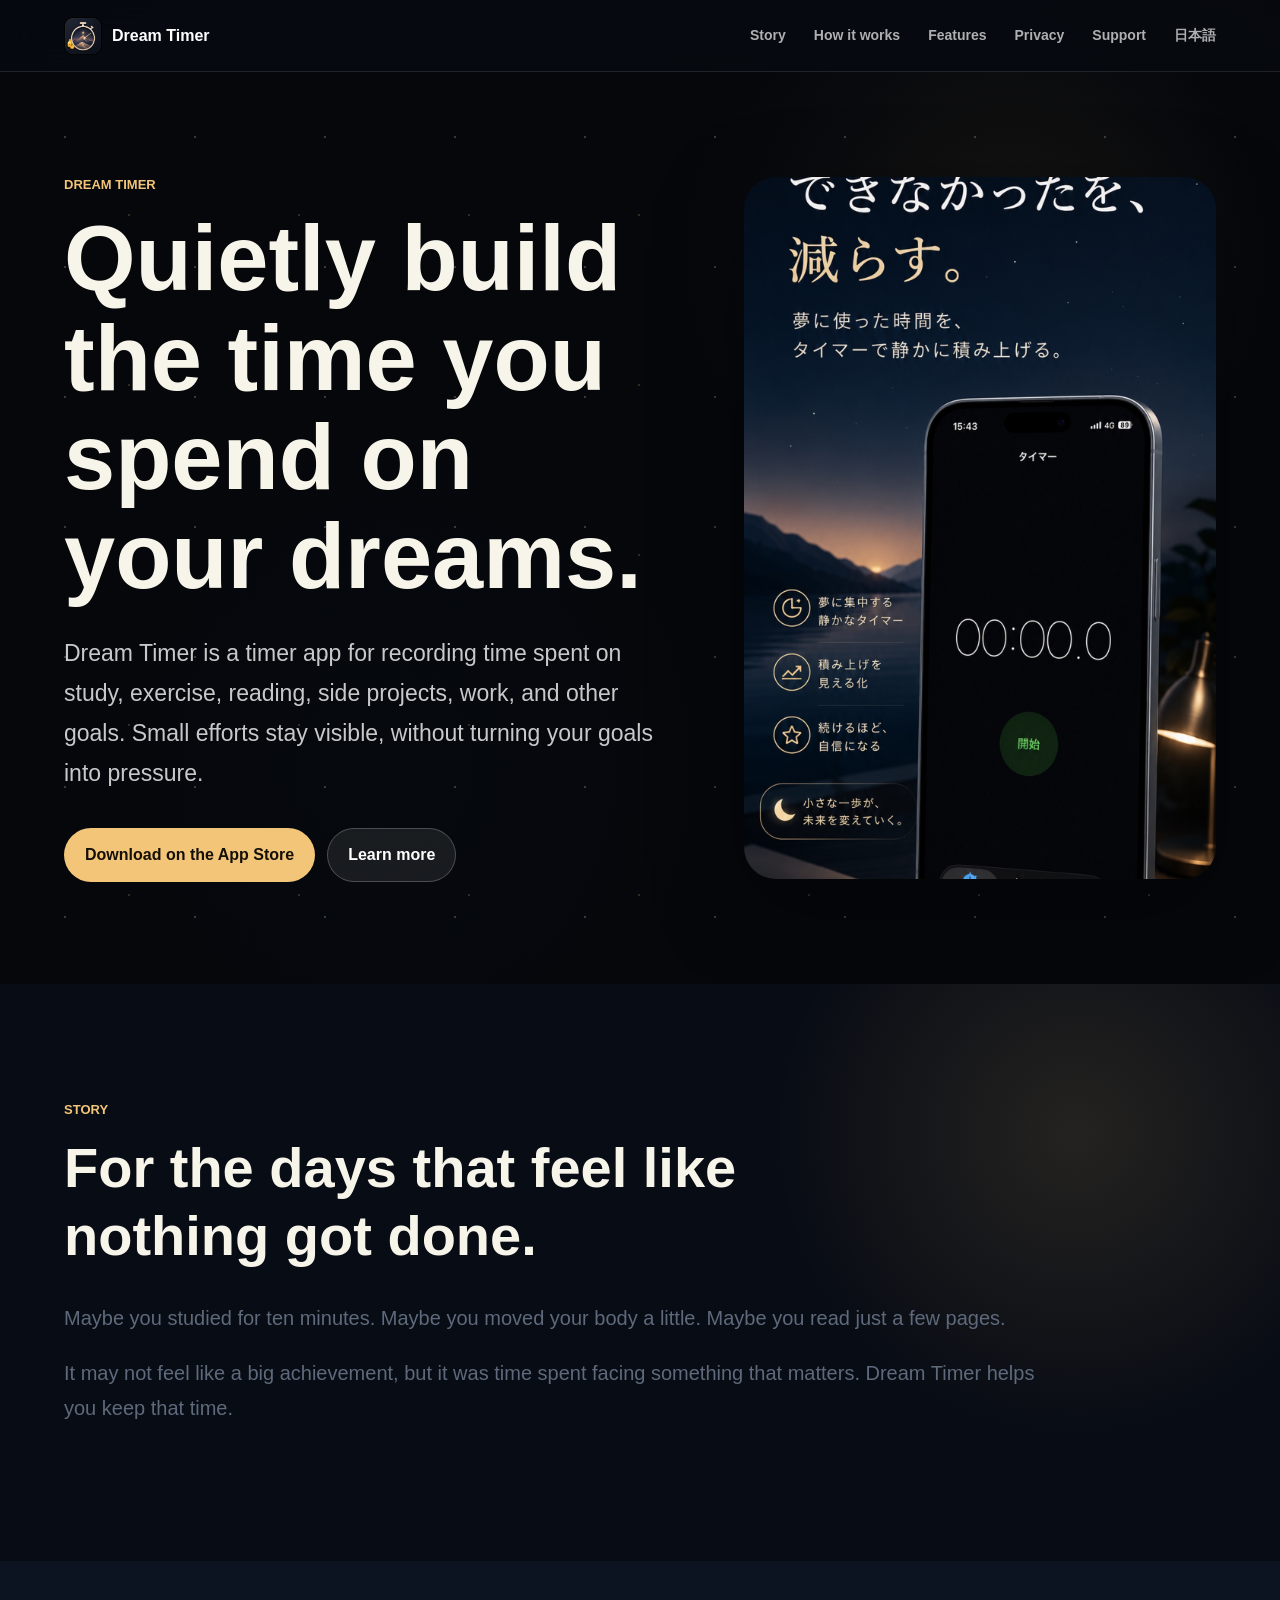
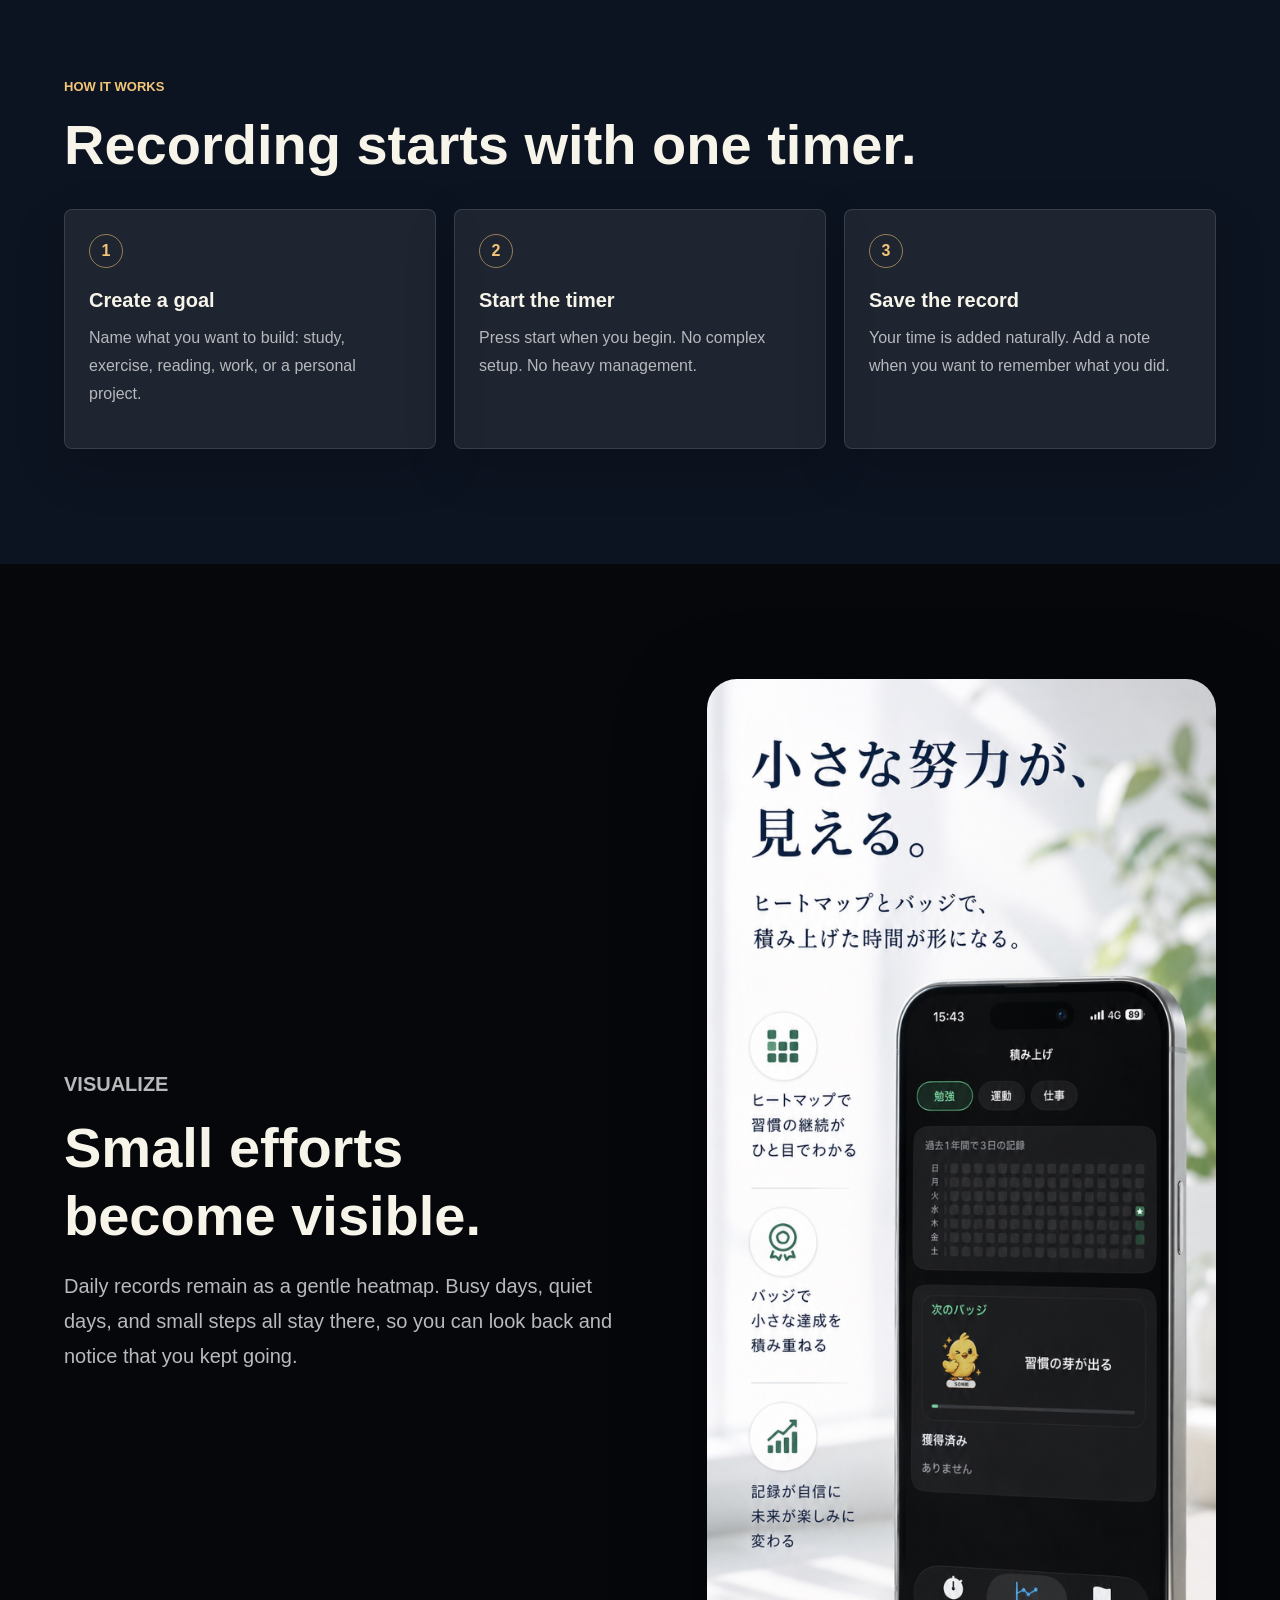
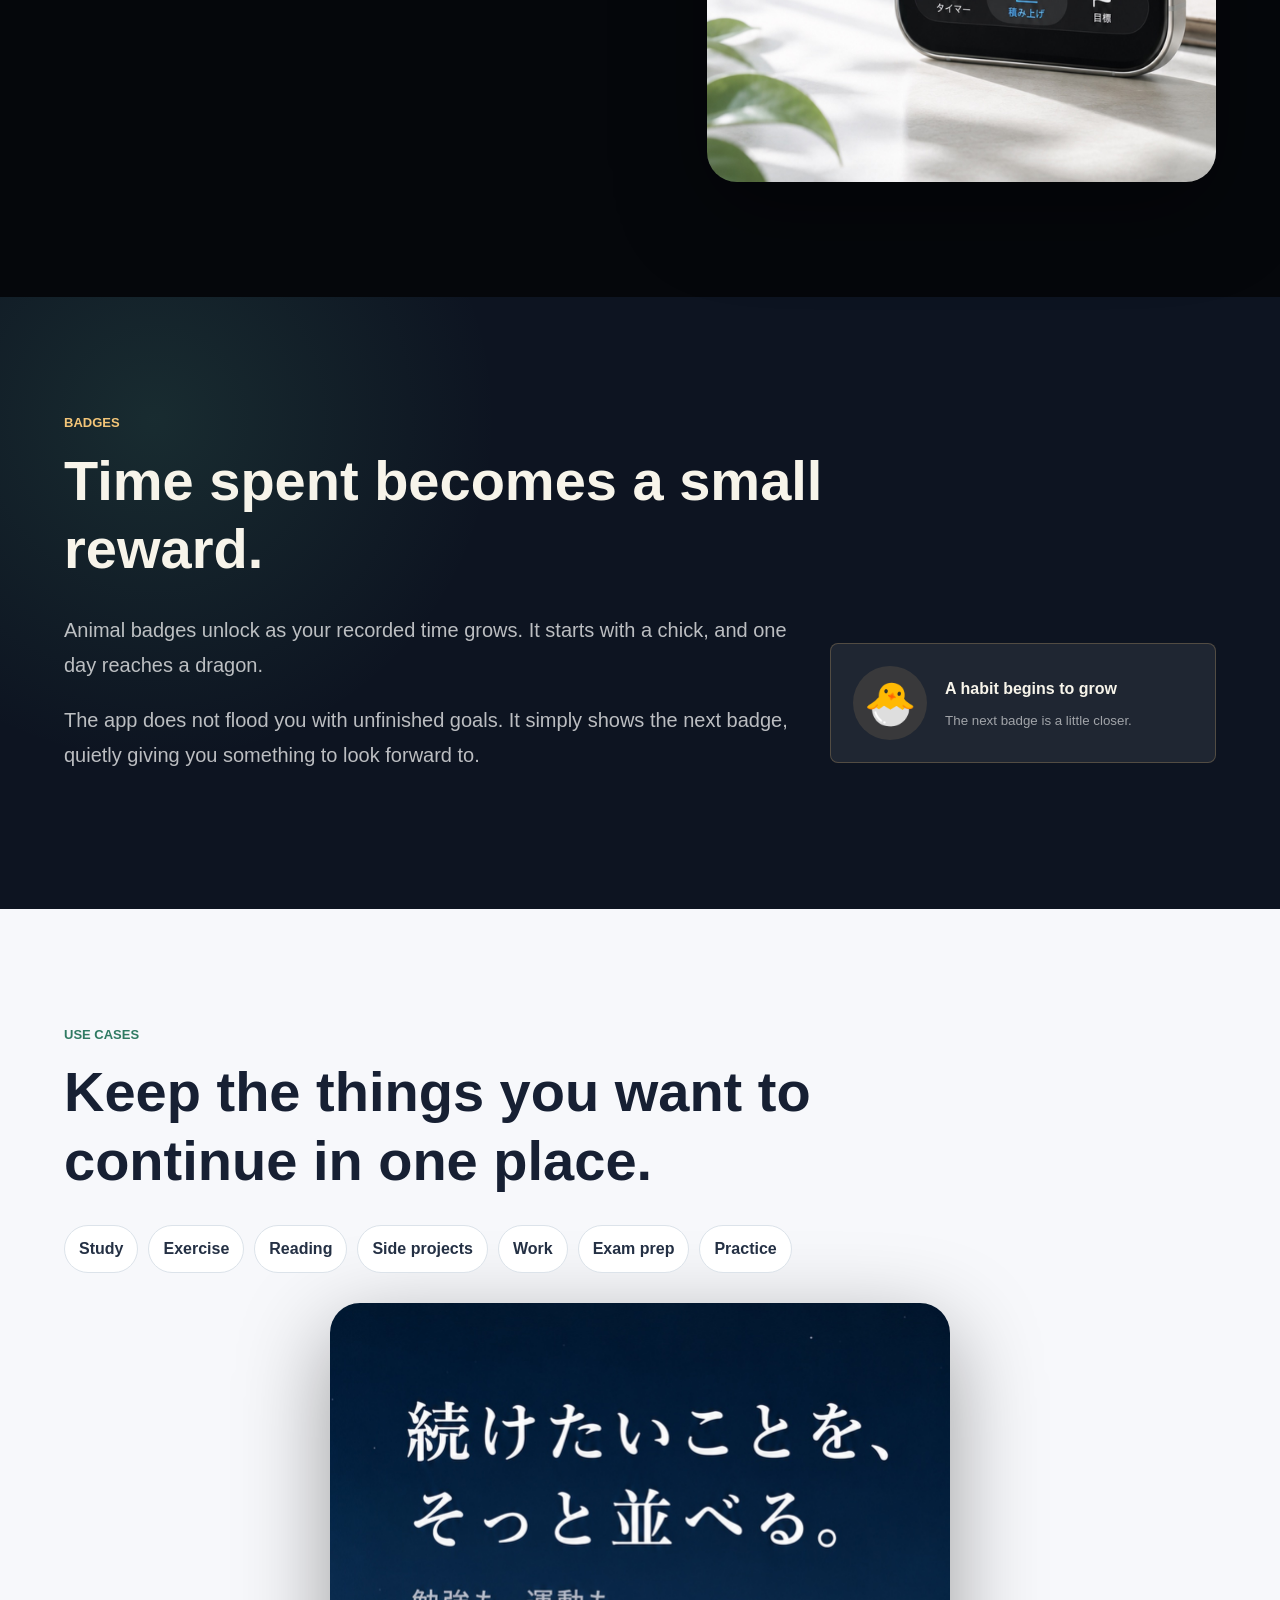
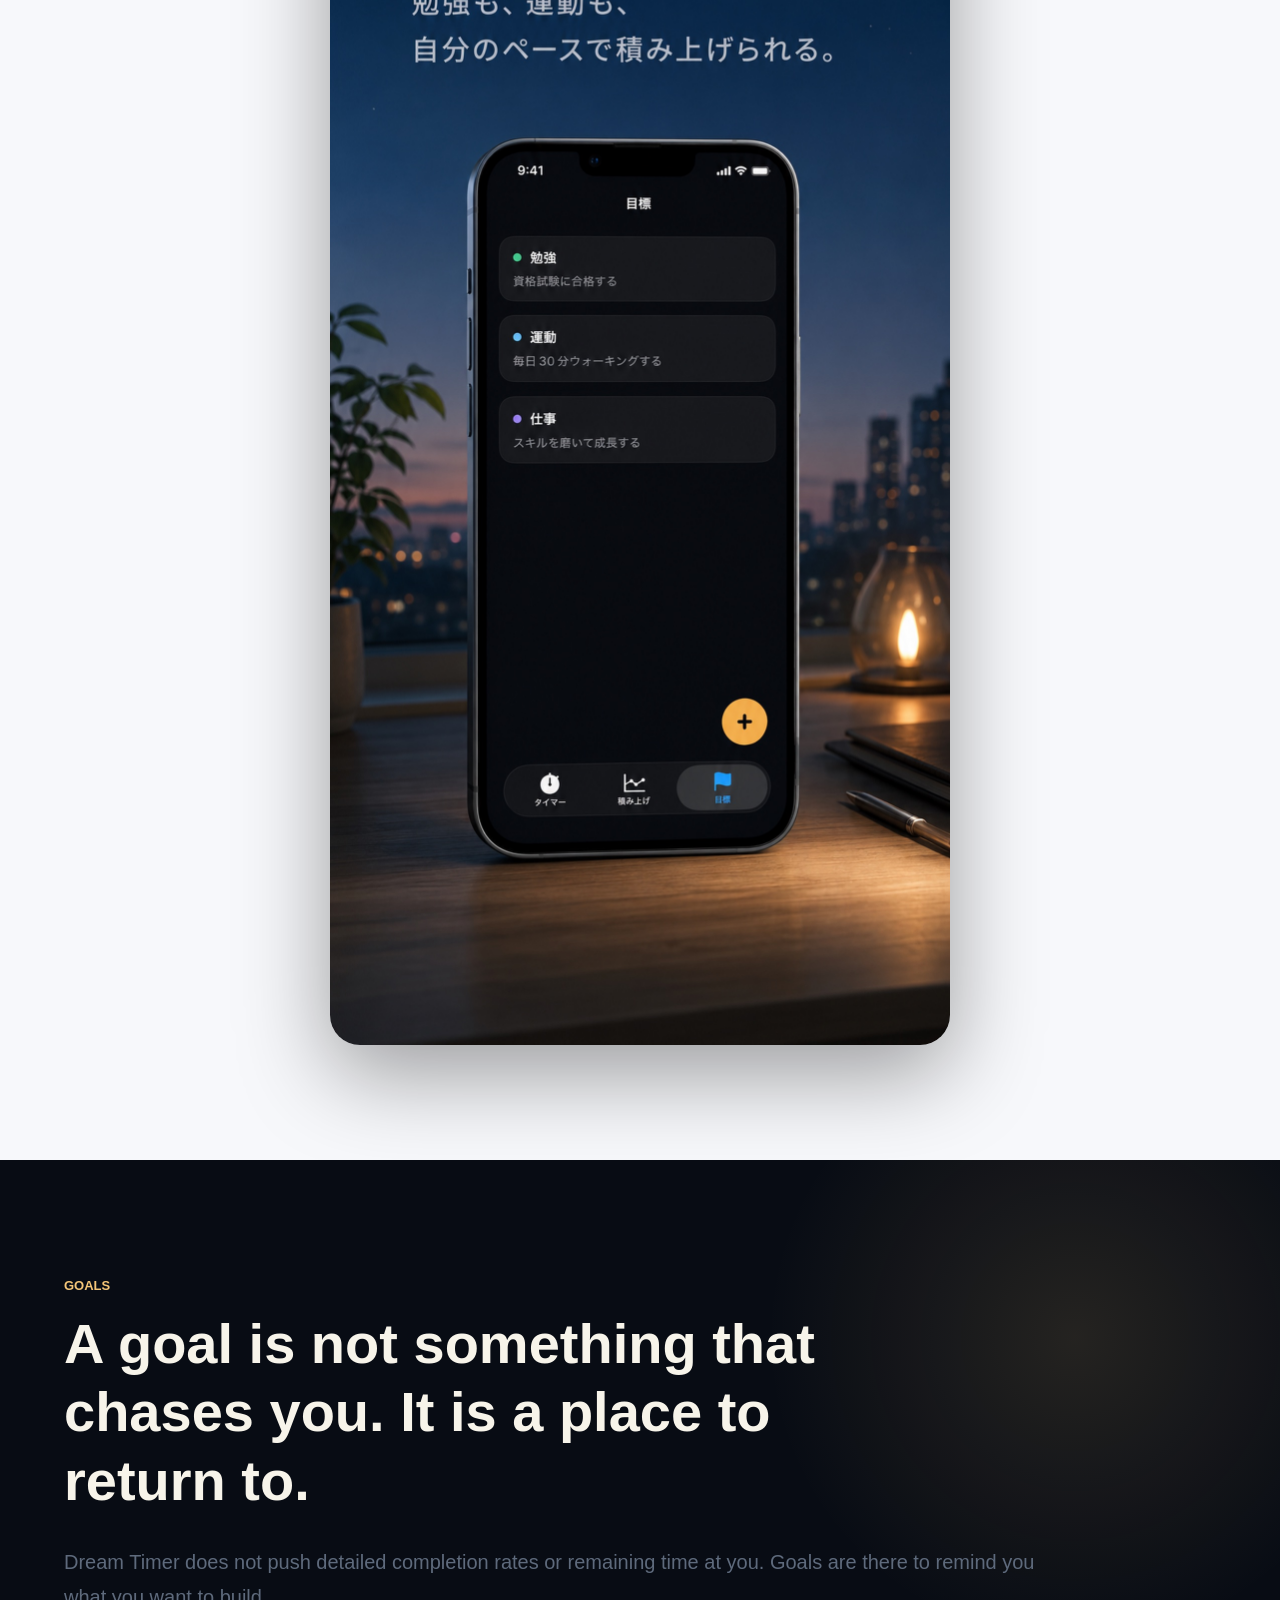
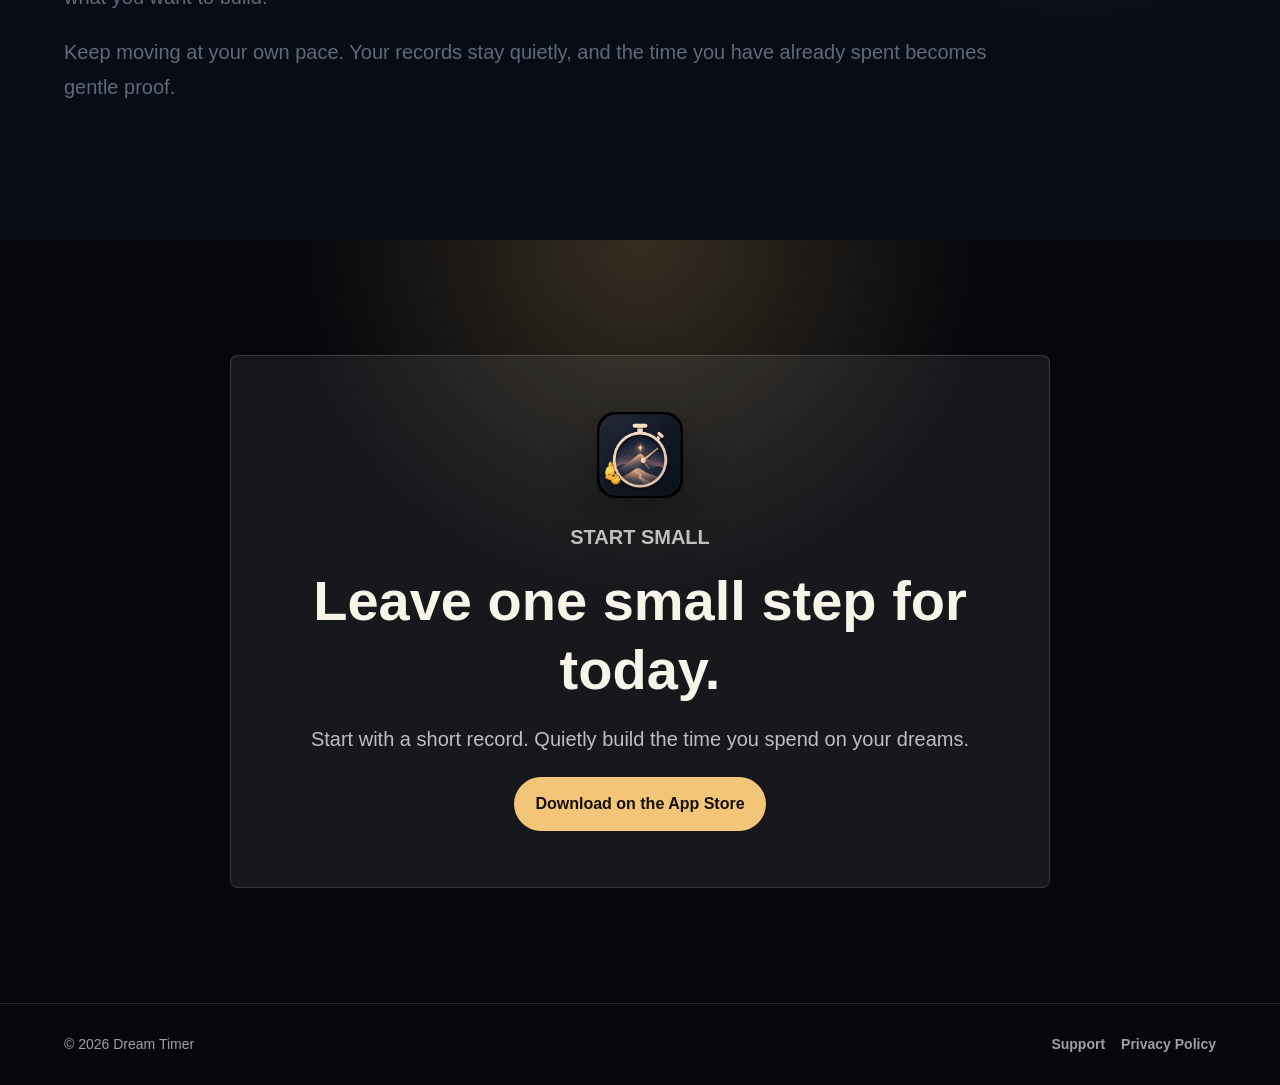
==== en.html @ 12a365ce "Add English marketing page and App Store link" ====
<!doctype html>
<html lang="en">
  <head>
    <meta charset="utf-8">
    <meta name="viewport" content="width=device-width, initial-scale=1">
    <title>Dream Timer | Quietly Build Time Toward Your Dreams</title>
    <meta
      name="description"
      content="Dream Timer is an iOS timer app for recording time spent on goals such as study, exercise, reading, side projects, and work."
    >
    <meta property="og:title" content="Dream Timer">
    <meta
      property="og:description"
      content="Reduce the feeling that you did nothing today. Quietly record the time you spend on your dreams."
    >
    <meta property="og:type" content="website">
    <link rel="alternate" hreflang="ja" href="index.html">
    <link rel="icon" href="assets/marketing/icon.png">
    <link rel="apple-touch-icon" href="assets/marketing/icon.png">
    <link rel="stylesheet" href="styles.css">
  </head>
  <body class="marketing-page">
    <header class="site-header dark-header" aria-label="Site header">
      <a class="brand" href="en.html" aria-label="Dream Timer home">
        <img class="brand-icon" src="assets/marketing/icon.png" alt="">
        <span>Dream Timer</span>
      </a>
      <nav class="nav" aria-label="Primary navigation">
        <a href="#story">Story</a>
        <a href="#how">How it works</a>
        <a href="#features">Features</a>
        <a href="privacy.html">Privacy</a>
        <a href="support.html">Support</a>
        <a href="index.html">日本語</a>
      </nav>
    </header>

    <main>
      <section class="hero dream-hero">
        <div class="hero-copy">
          <p class="eyebrow">Dream Timer</p>
          <h1>Quietly build the time you spend on your dreams.</h1>
          <p class="lead">
            Dream Timer is a timer app for recording time spent on study, exercise,
            reading, side projects, work, and other goals. Small efforts stay visible,
            without turning your goals into pressure.
          </p>
          <div class="actions">
            <a class="button primary" href="https://apps.apple.com/app/id6766383177">Download on the App Store</a>
            <a class="button secondary" href="#story">Learn more</a>
          </div>
        </div>
        <div class="hero-media" aria-label="Dream Timer app screen">
          <img src="assets/marketing/hero.jpg" alt="Dream Timer timer screen">
        </div>
      </section>

      <section id="story" class="section quiet-section">
        <div class="section-heading narrow-heading">
          <p class="eyebrow">Story</p>
          <h2>For the days that feel like nothing got done.</h2>
        </div>
        <div class="copy-block wide-copy">
          <p>
            Maybe you studied for ten minutes. Maybe you moved your body a little.
            Maybe you read just a few pages.
          </p>
          <p>
            It may not feel like a big achievement, but it was time spent facing
            something that matters. Dream Timer helps you keep that time.
          </p>
        </div>
      </section>

      <section id="how" class="section step-section">
        <div class="section-heading">
          <p class="eyebrow">How it works</p>
          <h2>Recording starts with one timer.</h2>
        </div>
        <div class="step-grid">
          <article class="step-card">
            <span>1</span>
            <h3>Create a goal</h3>
            <p>Name what you want to build: study, exercise, reading, work, or a personal project.</p>
          </article>
          <article class="step-card">
            <span>2</span>
            <h3>Start the timer</h3>
            <p>Press start when you begin. No complex setup. No heavy management.</p>
          </article>
          <article class="step-card">
            <span>3</span>
            <h3>Save the record</h3>
            <p>Your time is added naturally. Add a note when you want to remember what you did.</p>
          </article>
        </div>
      </section>

      <section id="features" class="section showcase-section">
        <div class="showcase-copy">
          <p class="eyebrow">Visualize</p>
          <h2>Small efforts become visible.</h2>
          <p>
            Daily records remain as a gentle heatmap. Busy days, quiet days, and
            small steps all stay there, so you can look back and notice that you kept going.
          </p>
        </div>
        <div class="showcase-image">
          <img src="assets/marketing/heatmap-badges.jpg" alt="Heatmap and badge screen">
        </div>
      </section>

      <section class="section badge-section">
        <div class="section-heading">
          <p class="eyebrow">Badges</p>
          <h2>Time spent becomes a small reward.</h2>
        </div>
        <div class="badge-layout">
          <div class="badge-copy">
            <p>
              Animal badges unlock as your recorded time grows. It starts with a chick,
              and one day reaches a dragon.
            </p>
            <p>
              The app does not flood you with unfinished goals. It simply shows the next
              badge, quietly giving you something to look forward to.
            </p>
          </div>
          <div class="badge-card" aria-label="Badge example">
            <span class="badge-emoji">🐣</span>
            <div>
              <strong>A habit begins to grow</strong>
              <small>The next badge is a little closer.</small>
            </div>
          </div>
        </div>
      </section>

      <section class="section usecase-section">
        <div class="section-heading">
          <p class="eyebrow">Use cases</p>
          <h2>Keep the things you want to continue in one place.</h2>
        </div>
        <div class="usecase-list" aria-label="Use cases">
          <span>Study</span>
          <span>Exercise</span>
          <span>Reading</span>
          <span>Side projects</span>
          <span>Work</span>
          <span>Exam prep</span>
          <span>Practice</span>
        </div>
        <div class="usecase-image">
          <img src="assets/marketing/goals.jpg" alt="Goal list screen">
        </div>
      </section>

      <section class="section goal-section">
        <div class="section-heading narrow-heading">
          <p class="eyebrow">Goals</p>
          <h2>A goal is not something that chases you. It is a place to return to.</h2>
        </div>
        <div class="copy-block wide-copy">
          <p>
            Dream Timer does not push detailed completion rates or remaining time at you.
            Goals are there to remind you what you want to build.
          </p>
          <p>
            Keep moving at your own pace. Your records stay quietly, and the time you
            have already spent becomes gentle proof.
          </p>
        </div>
      </section>

      <section id="download" class="section final-cta">
        <div class="final-card">
          <img class="final-icon" src="assets/marketing/icon.png" alt="">
          <p class="eyebrow">Start small</p>
          <h2>Leave one small step for today.</h2>
          <p>
            Start with a short record. Quietly build the time you spend on your dreams.
          </p>
          <a class="button primary" href="https://apps.apple.com/app/id6766383177" aria-label="Download Dream Timer on the App Store">
            Download on the App Store
          </a>
        </div>
      </section>
    </main>

    <footer class="site-footer dark-footer">
      <span>&copy; 2026 Dream Timer</span>
      <div class="footer-links">
        <a href="support.html">Support</a>
        <a href="privacy.html">Privacy Policy</a>
      </div>
    </footer>
  </body>
</html>
---- styles.css ----
:root {
  color-scheme: light;
  --ink: #f7f4ea;
  --ink-dark: #172033;
  --muted: #b9bdc7;
  --muted-dark: #5e6a7c;
  --line: rgba(255, 255, 255, 0.12);
  --line-light: #dce3ea;
  --paper: #f7f8fb;
  --night: #05070b;
  --night-soft: #0b1320;
  --panel: rgba(255, 255, 255, 0.07);
  --panel-light: #ffffff;
  --gold: #f3c578;
  --blue: #37a8ff;
  --green: #6bd7a0;
  --shadow: 0 28px 90px rgba(0, 0, 0, 0.38);
}

* {
  box-sizing: border-box;
}

html {
  scroll-behavior: smooth;
}

body {
  margin: 0;
  background: var(--paper);
  color: var(--ink-dark);
  font-family: -apple-system, BlinkMacSystemFont, "Hiragino Sans", "Yu Gothic", "YuGothic", "Segoe UI", sans-serif;
  line-height: 1.75;
}

a {
  color: inherit;
}

img {
  max-width: 100%;
}

.marketing-page {
  background:
    radial-gradient(circle at 18% 8%, rgba(55, 168, 255, 0.16), transparent 28%),
    radial-gradient(circle at 80% 18%, rgba(243, 197, 120, 0.16), transparent 26%),
    var(--night);
  color: var(--ink);
}

.site-header {
  align-items: center;
  background: rgba(247, 248, 251, 0.9);
  backdrop-filter: blur(18px);
  border-bottom: 1px solid rgba(220, 227, 234, 0.9);
  display: flex;
  justify-content: space-between;
  min-height: 72px;
  padding: 14px clamp(20px, 5vw, 64px);
  position: sticky;
  top: 0;
  z-index: 10;
}

.dark-header {
  background: rgba(5, 7, 11, 0.82);
  border-bottom-color: rgba(255, 255, 255, 0.1);
  color: #fff;
}

.brand {
  align-items: center;
  display: inline-flex;
  font-weight: 700;
  gap: 10px;
  text-decoration: none;
}

.brand-icon {
  aspect-ratio: 1;
  border-radius: 9px;
  width: 38px;
}

.brand-icon {
  display: block;
  object-fit: cover;
}

.nav {
  align-items: center;
  display: flex;
  gap: clamp(12px, 3vw, 28px);
  font-size: 14px;
}

.nav a {
  color: var(--muted-dark);
  font-weight: 600;
  text-decoration: none;
}

.dark-header .nav a {
  color: rgba(255, 255, 255, 0.68);
}

.nav a:hover,
.nav a[aria-current="page"],
.dark-header .nav a:hover,
.dark-header .nav a[aria-current="page"] {
  color: currentColor;
}

.hero {
  align-items: center;
  display: grid;
  gap: clamp(32px, 7vw, 92px);
  grid-template-columns: minmax(0, 0.9fr) minmax(300px, 0.72fr);
  min-height: calc(100vh - 72px);
  overflow: hidden;
  padding: clamp(56px, 8vw, 104px) clamp(20px, 5vw, 64px);
}

.dream-hero {
  background:
    linear-gradient(90deg, rgba(5, 7, 11, 0.98) 0%, rgba(5, 7, 11, 0.86) 54%, rgba(5, 7, 11, 0.5) 100%),
    radial-gradient(circle at 76% 20%, rgba(243, 197, 120, 0.22), transparent 24%),
    radial-gradient(circle at 26% 76%, rgba(55, 168, 255, 0.14), transparent 32%),
    var(--night);
  position: relative;
}

.dream-hero::before {
  background-image:
    radial-gradient(circle, rgba(255, 255, 255, 0.82) 0 1px, transparent 1.6px),
    radial-gradient(circle, rgba(243, 197, 120, 0.78) 0 1px, transparent 1.4px);
  background-position: 0 0, 44px 58px;
  background-size: 130px 130px, 170px 170px;
  content: "";
  inset: 0;
  opacity: 0.24;
  pointer-events: none;
  position: absolute;
}

.hero-copy {
  max-width: 760px;
  position: relative;
  z-index: 1;
}

.eyebrow {
  color: var(--gold);
  font-size: 13px;
  font-weight: 800;
  letter-spacing: 0;
  margin: 0 0 12px;
  text-transform: uppercase;
}

h1,
h2,
h3,
p {
  margin-top: 0;
}

h1 {
  font-size: clamp(46px, 8vw, 92px);
  line-height: 1.08;
  margin-bottom: 26px;
}

h2 {
  font-size: clamp(30px, 5vw, 56px);
  line-height: 1.22;
  margin-bottom: 18px;
}

h3 {
  font-size: 20px;
  line-height: 1.4;
  margin-bottom: 10px;
}

.lead {
  color: rgba(255, 255, 255, 0.78);
  font-size: clamp(18px, 2.3vw, 23px);
  max-width: 720px;
}

.actions {
  display: flex;
  flex-wrap: wrap;
  gap: 12px;
  margin-top: 34px;
}

.button {
  align-items: center;
  border: 1px solid transparent;
  border-radius: 999px;
  display: inline-flex;
  font-weight: 800;
  justify-content: center;
  min-height: 50px;
  padding: 12px 20px;
  text-decoration: none;
}

.button.primary {
  background: var(--gold);
  color: #151007;
}

.button.secondary {
  background: rgba(255, 255, 255, 0.08);
  border-color: rgba(255, 255, 255, 0.22);
  color: #fff;
}

.hero-media {
  position: relative;
  z-index: 1;
}

.hero-media img {
  border-radius: 32px;
  box-shadow: var(--shadow);
  display: block;
  max-height: min(78vh, 820px);
  object-fit: cover;
  width: 100%;
}

.section {
  padding: clamp(64px, 9vw, 116px) clamp(20px, 5vw, 64px);
}

.section-heading {
  margin-bottom: 30px;
  max-width: 860px;
}

.narrow-heading {
  max-width: 760px;
}

.quiet-section,
.goal-section {
  background:
    radial-gradient(circle at 84% 26%, rgba(243, 197, 120, 0.12), transparent 26%),
    #080c14;
}

.copy-block {
  max-width: 780px;
}

.wide-copy {
  max-width: 980px;
}

.copy-block p,
.badge-copy p,
.showcase-copy p,
.final-card p {
  color: rgba(255, 255, 255, 0.72);
  font-size: clamp(17px, 2vw, 20px);
}

.step-section {
  background: #0d1421;
}

.step-grid,
.feature-grid {
  display: grid;
  gap: 18px;
  grid-template-columns: repeat(3, minmax(0, 1fr));
}

.step-card,
.feature-card,
.support-panel {
  background: var(--panel);
  border: 1px solid var(--line);
  border-radius: 8px;
  box-shadow: 0 18px 50px rgba(0, 0, 0, 0.18);
  padding: 24px;
}

.step-card span {
  align-items: center;
  border: 1px solid rgba(243, 197, 120, 0.56);
  border-radius: 999px;
  color: var(--gold);
  display: inline-flex;
  font-weight: 900;
  height: 34px;
  justify-content: center;
  margin-bottom: 18px;
  width: 34px;
}

.step-card p,
.feature-card p {
  color: rgba(255, 255, 255, 0.68);
}

.showcase-section {
  align-items: center;
  background:
    linear-gradient(90deg, rgba(5, 7, 11, 0.92), rgba(5, 7, 11, 0.72)),
    #05070b;
  display: grid;
  gap: clamp(32px, 6vw, 88px);
  grid-template-columns: minmax(0, 0.8fr) minmax(300px, 0.72fr);
}

.showcase-copy {
  max-width: 640px;
}

.showcase-image img,
.usecase-image img {
  border-radius: 30px;
  box-shadow: var(--shadow);
  display: block;
  width: 100%;
}

.badge-section {
  background:
    radial-gradient(circle at 12% 20%, rgba(107, 215, 160, 0.12), transparent 28%),
    #0d1421;
}

.badge-layout {
  align-items: center;
  display: grid;
  gap: 24px;
  grid-template-columns: minmax(0, 1fr) minmax(260px, 0.52fr);
}

.badge-card {
  align-items: center;
  background: rgba(255, 255, 255, 0.08);
  border: 1px solid rgba(243, 197, 120, 0.24);
  border-radius: 8px;
  display: flex;
  gap: 18px;
  padding: 22px;
}

.badge-emoji {
  align-items: center;
  background: rgba(243, 197, 120, 0.12);
  border-radius: 999px;
  display: inline-flex;
  font-size: 42px;
  height: 74px;
  justify-content: center;
  width: 74px;
}

.badge-card strong,
.badge-card small {
  display: block;
}

.badge-card small {
  color: rgba(255, 255, 255, 0.58);
  margin-top: 6px;
}

.usecase-section {
  background: #f7f8fb;
  color: var(--ink-dark);
}

.usecase-section .eyebrow {
  color: #2f7a62;
}

.usecase-list {
  display: flex;
  flex-wrap: wrap;
  gap: 10px;
  margin-bottom: 30px;
}

.usecase-list span {
  background: #fff;
  border: 1px solid var(--line-light);
  border-radius: 999px;
  color: #243044;
  font-weight: 800;
  padding: 9px 14px;
}

.usecase-image {
  margin: 0 auto;
  max-width: 620px;
}

.final-cta {
  background:
    radial-gradient(circle at 50% 0%, rgba(243, 197, 120, 0.2), transparent 35%),
    var(--night);
  display: flex;
  justify-content: center;
}

.final-card {
  align-items: center;
  background: rgba(255, 255, 255, 0.07);
  border: 1px solid rgba(255, 255, 255, 0.14);
  border-radius: 8px;
  display: flex;
  flex-direction: column;
  max-width: 820px;
  padding: clamp(28px, 6vw, 56px);
  text-align: center;
}

.final-icon {
  border-radius: 18px;
  box-shadow: 0 18px 50px rgba(0, 0, 0, 0.3);
  margin-bottom: 22px;
  width: 86px;
}

.final-card small {
  color: rgba(255, 255, 255, 0.48);
  margin-top: 14px;
}

.text-link {
  color: #243b67;
  font-weight: 700;
  text-decoration-thickness: 2px;
  text-underline-offset: 4px;
}

.marketing-page .text-link {
  color: var(--gold);
}

.split {
  align-items: start;
  border-top: 1px solid var(--line-light);
  display: grid;
  gap: 28px;
  grid-template-columns: minmax(220px, 0.75fr) minmax(0, 1.25fr);
}

.support-hero {
  background: linear-gradient(135deg, #fff, #edf5f2);
  border-bottom: 1px solid var(--line-light);
  padding: clamp(56px, 9vw, 104px) clamp(20px, 5vw, 64px);
}

.support-hero h1 {
  font-size: clamp(44px, 7vw, 76px);
}

.support-hero .lead,
.support-panel p,
.copy-block p,
.legal-panel p {
  color: var(--muted-dark);
}

.support-layout {
  align-items: start;
  display: grid;
  gap: 18px;
  grid-template-columns: repeat(2, minmax(0, 1fr));
}

.support-panel {
  background: var(--panel-light);
  border-color: var(--line-light);
  box-shadow: 0 10px 28px rgba(31, 45, 72, 0.06);
}

.legal-layout {
  display: flex;
  justify-content: center;
}

.legal-panel {
  background: var(--panel-light);
  border: 1px solid var(--line-light);
  border-radius: 8px;
  box-shadow: 0 10px 28px rgba(31, 45, 72, 0.06);
  max-width: 920px;
  padding: clamp(24px, 5vw, 48px);
}

.legal-panel h2 {
  font-size: clamp(22px, 3vw, 30px);
  margin: 36px 0 10px;
}

.legal-panel h2:first-child {
  margin-top: 0;
}

.policy-date {
  border-top: 1px solid var(--line-light);
  margin: 36px 0 0;
  padding-top: 20px;
}

details {
  border-top: 1px solid var(--line-light);
  padding: 16px 0;
}

details:last-child {
  border-bottom: 1px solid var(--line-light);
}

summary {
  cursor: pointer;
  font-weight: 700;
}

summary + p {
  margin: 10px 0 0;
}

.note {
  font-size: 13px;
  margin: 16px 0 0;
}

.site-footer {
  align-items: center;
  border-top: 1px solid var(--line-light);
  color: var(--muted-dark);
  display: flex;
  font-size: 14px;
  justify-content: space-between;
  padding: 28px clamp(20px, 5vw, 64px);
}

.dark-footer {
  background: #05070b;
  border-top-color: rgba(255, 255, 255, 0.12);
  color: rgba(255, 255, 255, 0.62);
}

.site-footer a {
  font-weight: 700;
  text-decoration: none;
}

.footer-links {
  display: flex;
  flex-wrap: wrap;
  gap: 16px;
}

@media (max-width: 920px) {
  .hero,
  .showcase-section,
  .badge-layout,
  .step-grid,
  .feature-grid,
  .split,
  .support-layout {
    grid-template-columns: 1fr;
  }

  .hero {
    min-height: auto;
  }

  .hero-media {
    margin: 0 auto;
    max-width: 480px;
  }

  .showcase-image,
  .usecase-image {
    margin: 0 auto;
    max-width: 520px;
  }
}

@media (max-width: 640px) {
  .site-header,
  .site-footer {
    align-items: flex-start;
    flex-direction: column;
    gap: 14px;
  }

  .nav {
    flex-wrap: wrap;
  }

  h1 {
    font-size: clamp(42px, 13vw, 62px);
  }

  .button {
    width: 100%;
  }

  .hero-media img,
  .showcase-image img,
  .usecase-image img {
    border-radius: 22px;
  }

  .badge-card {
    align-items: flex-start;
    flex-direction: column;
  }
}
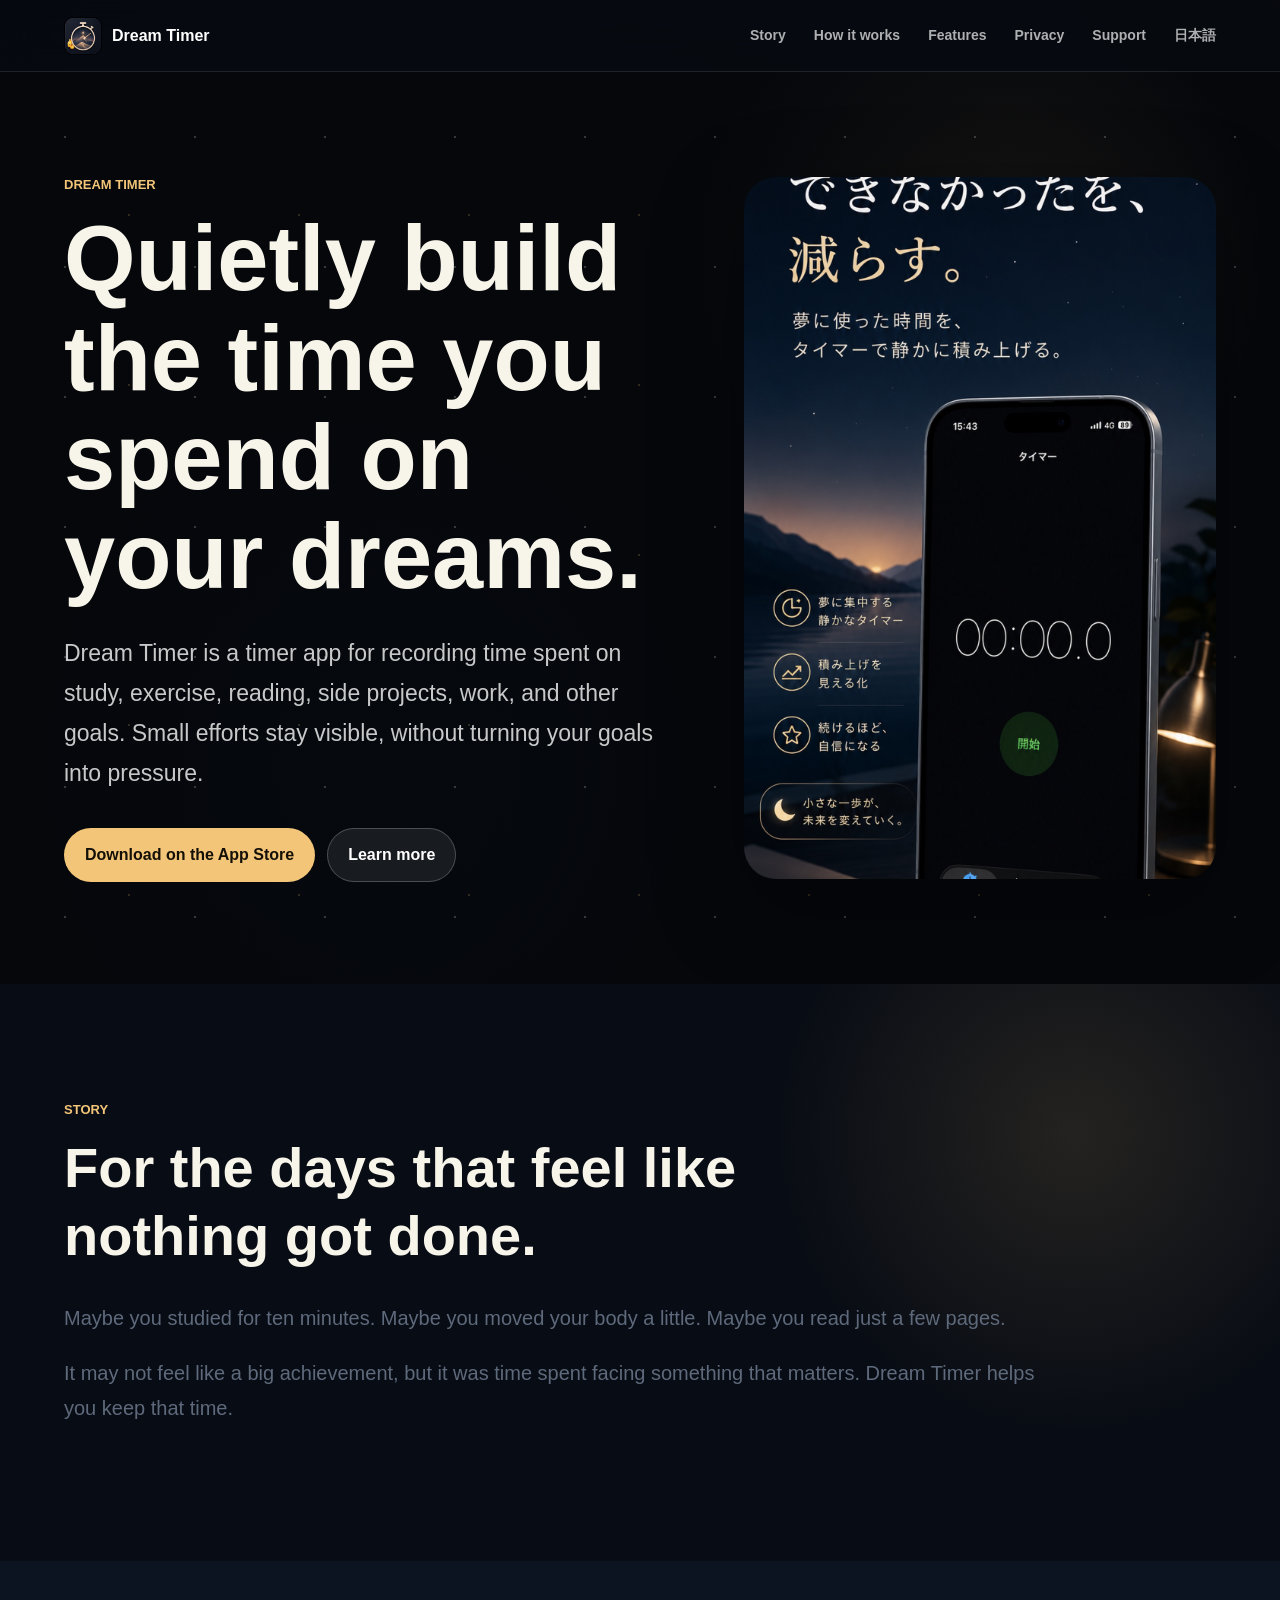
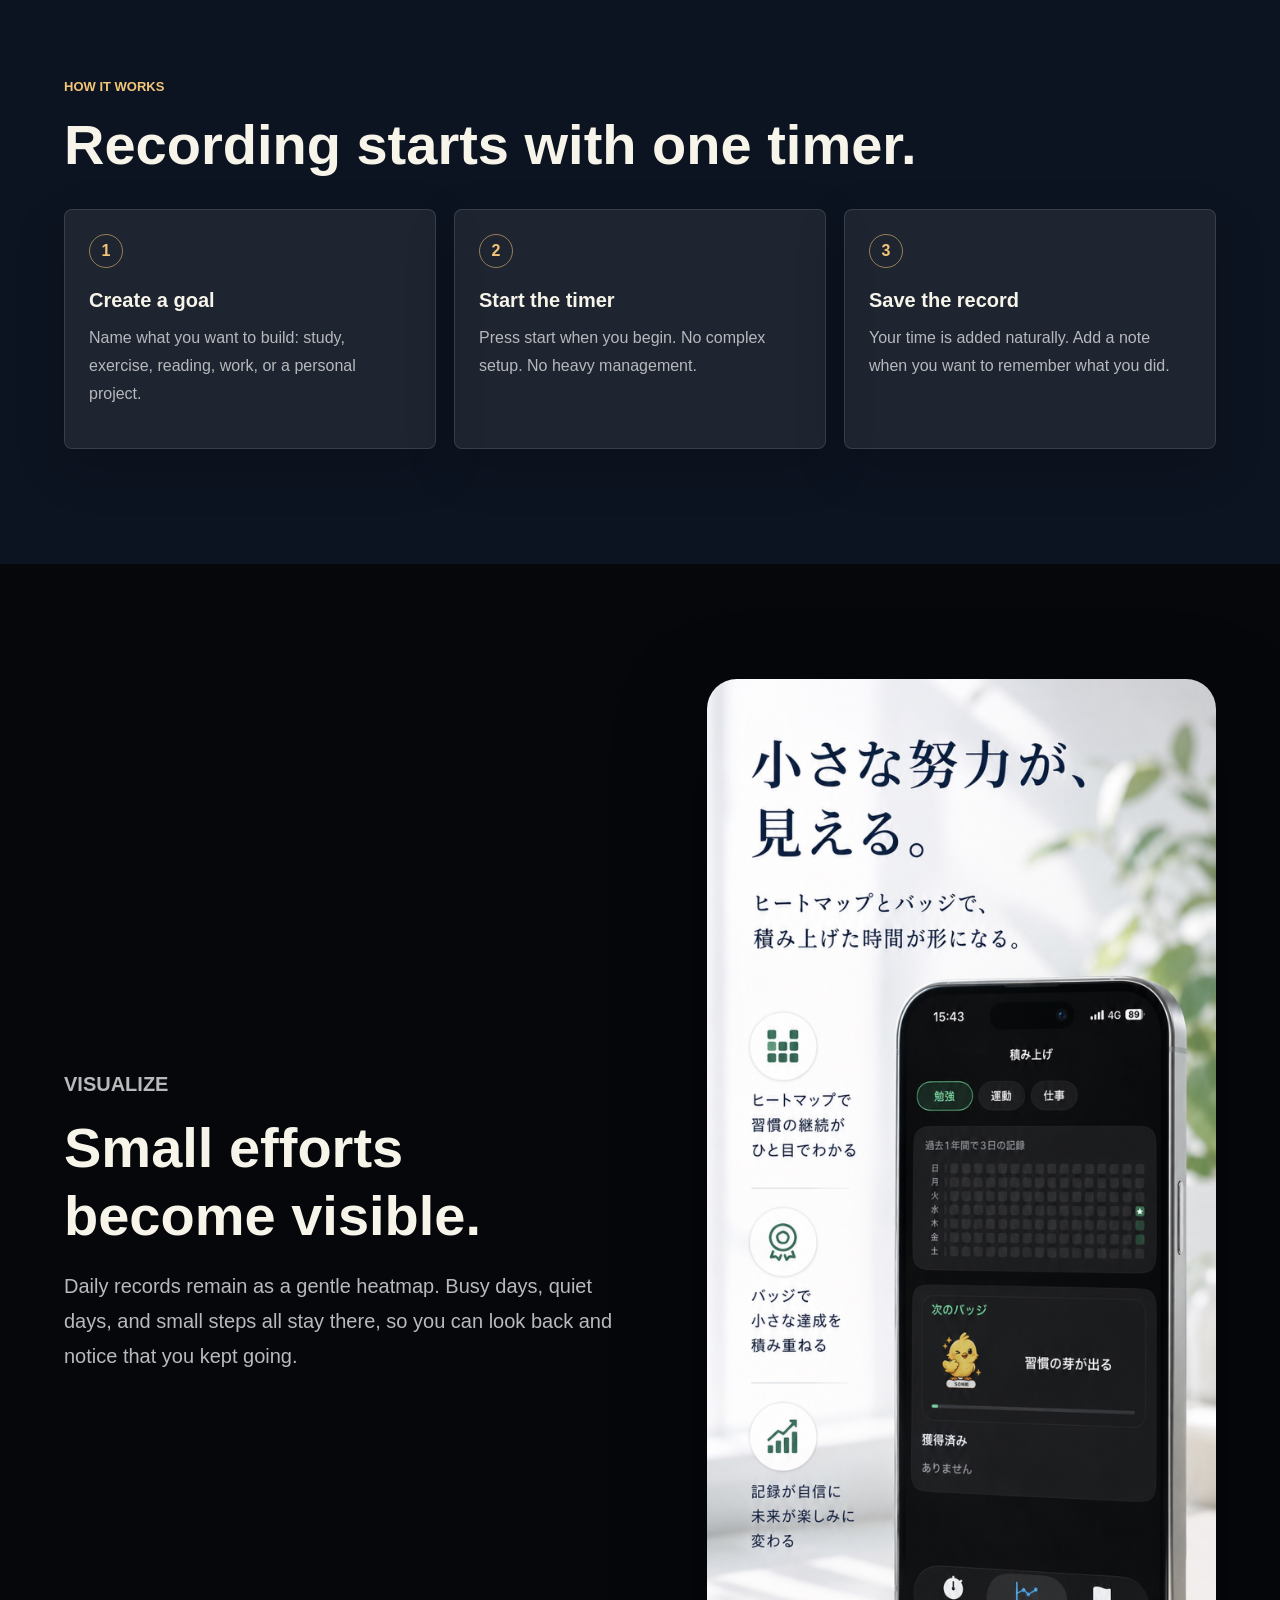
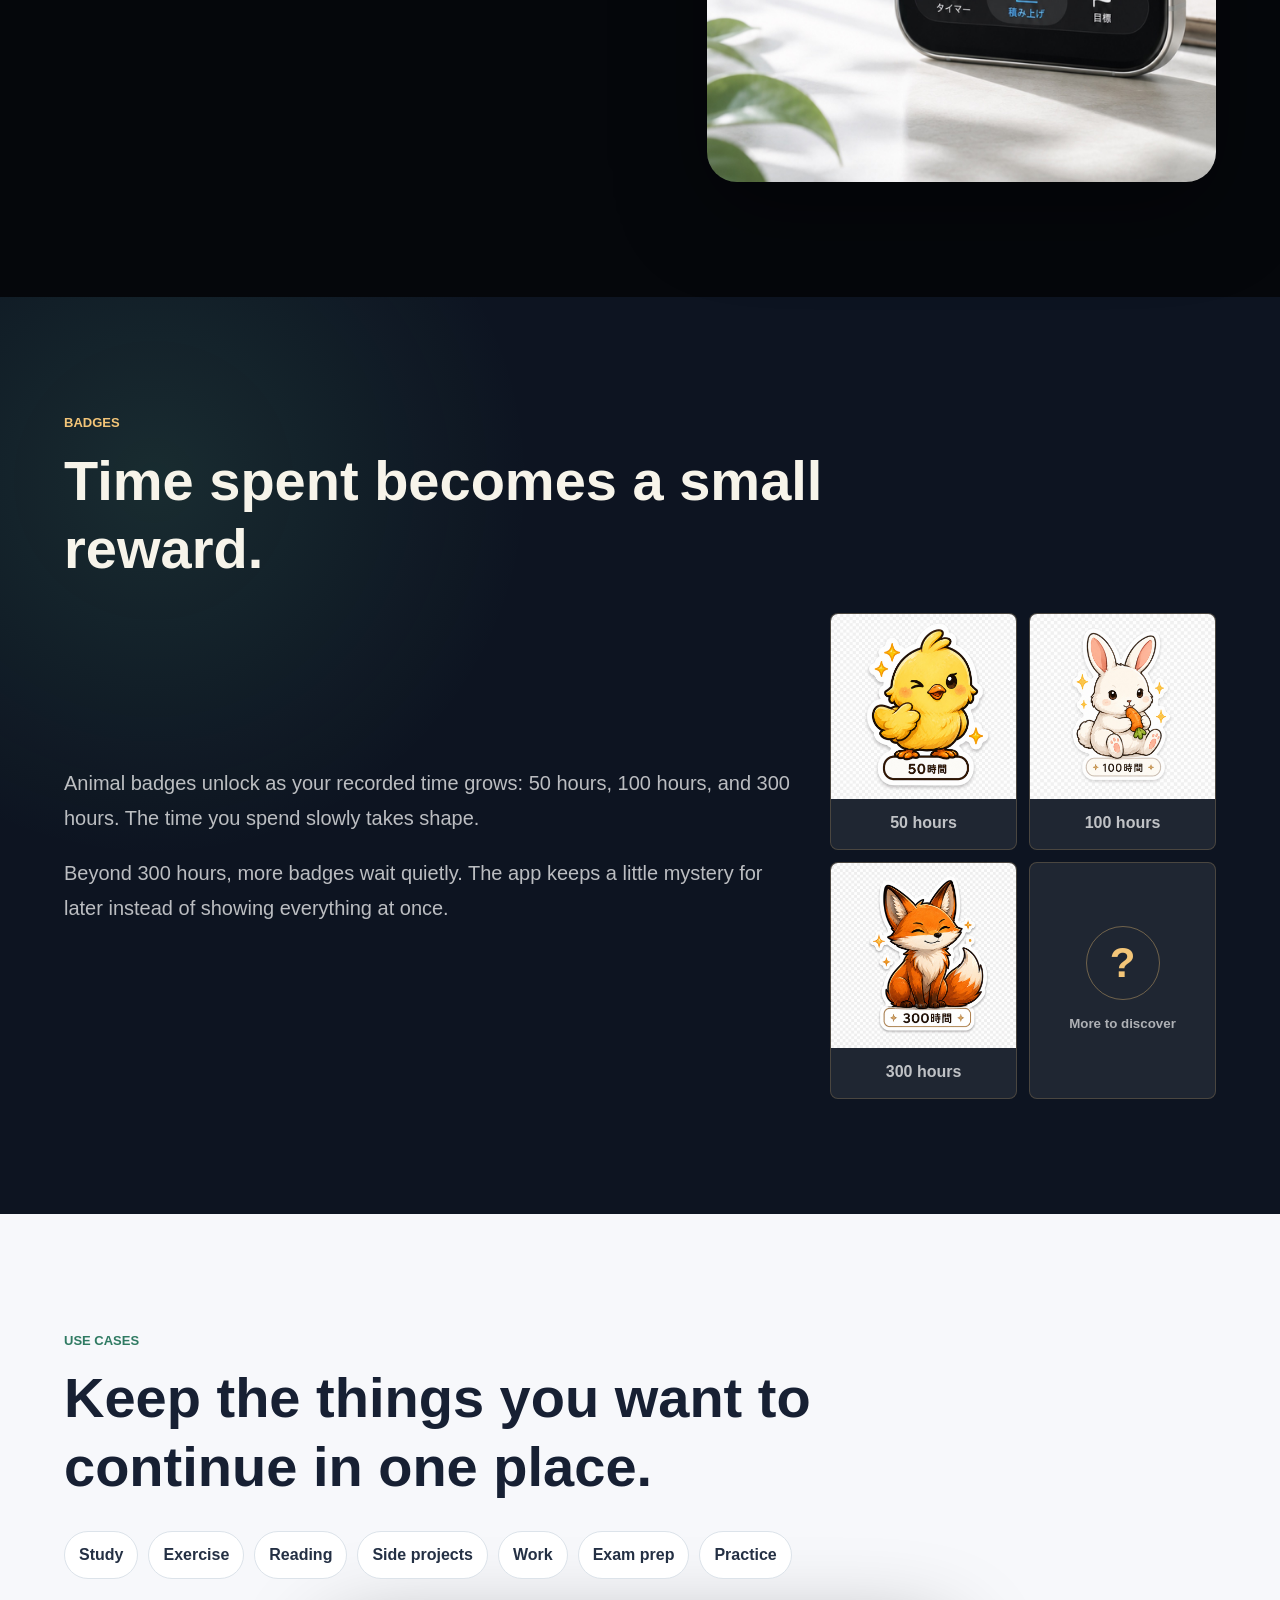
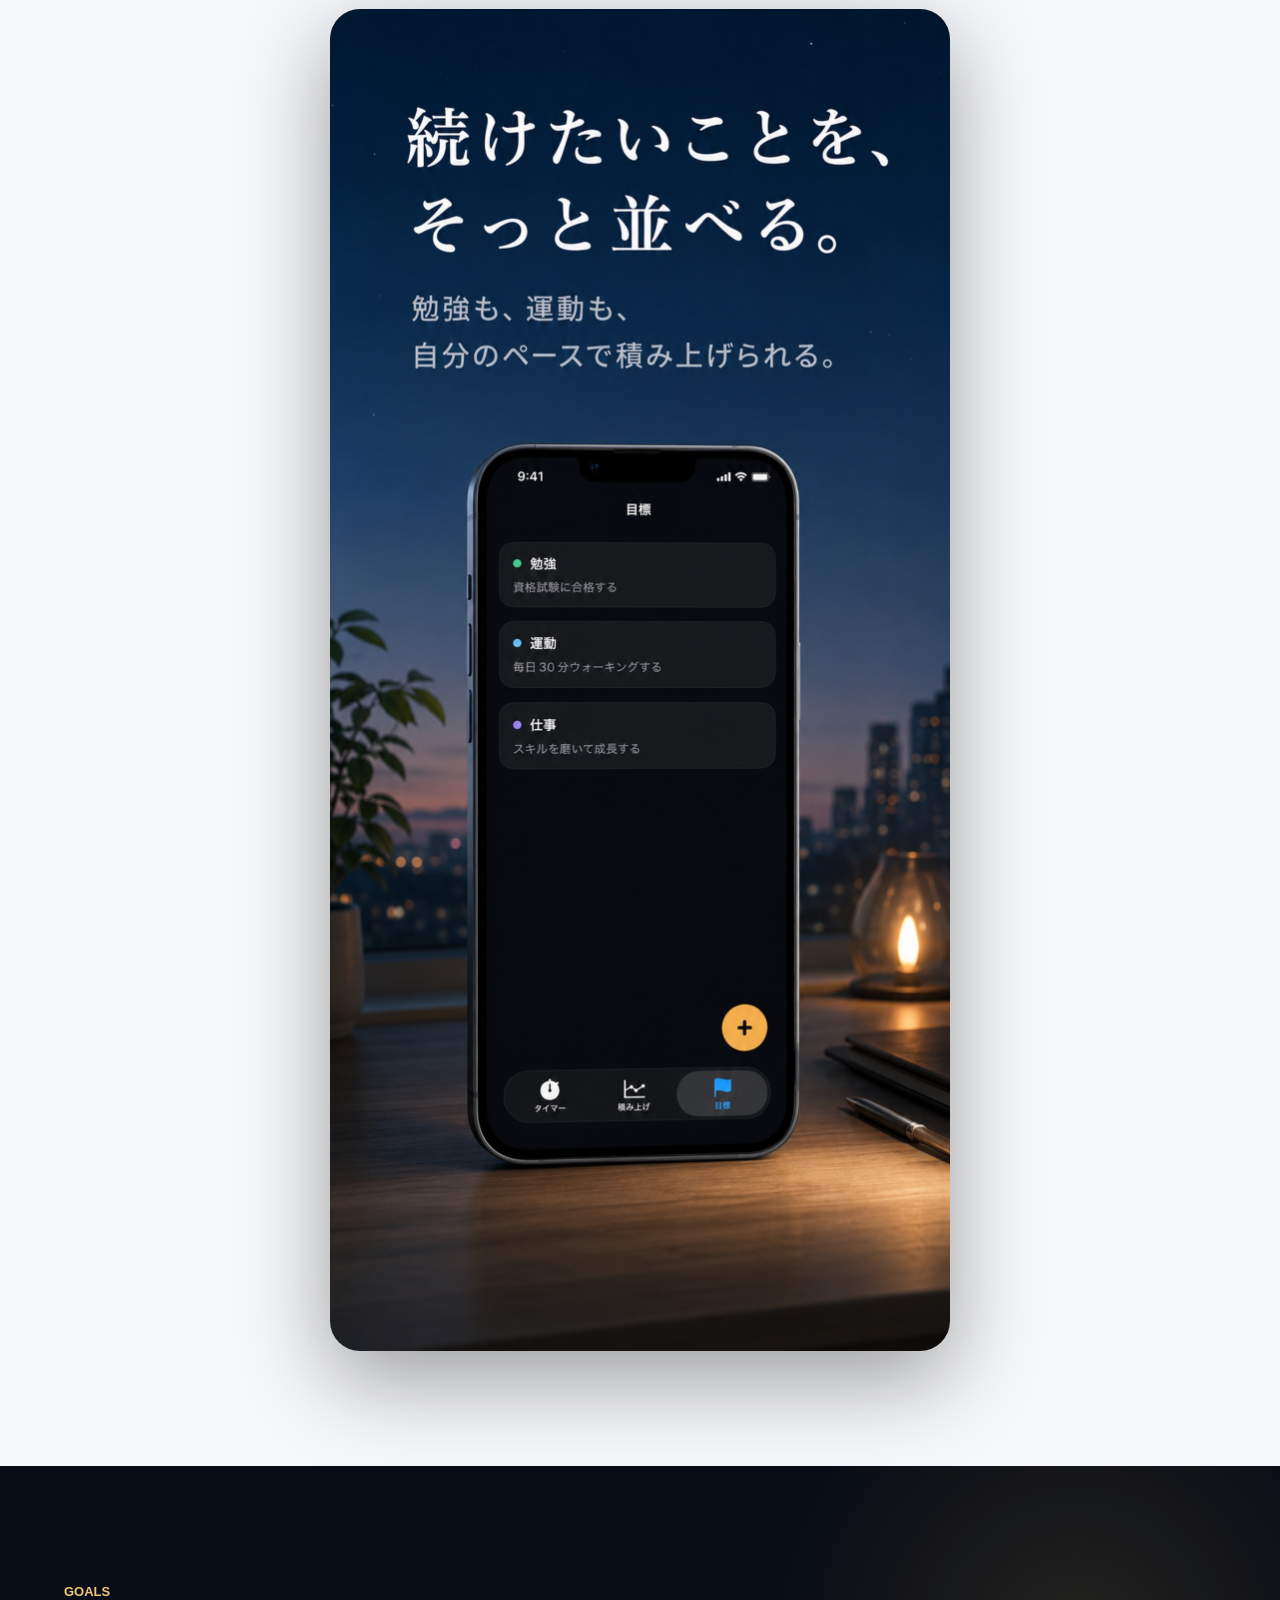
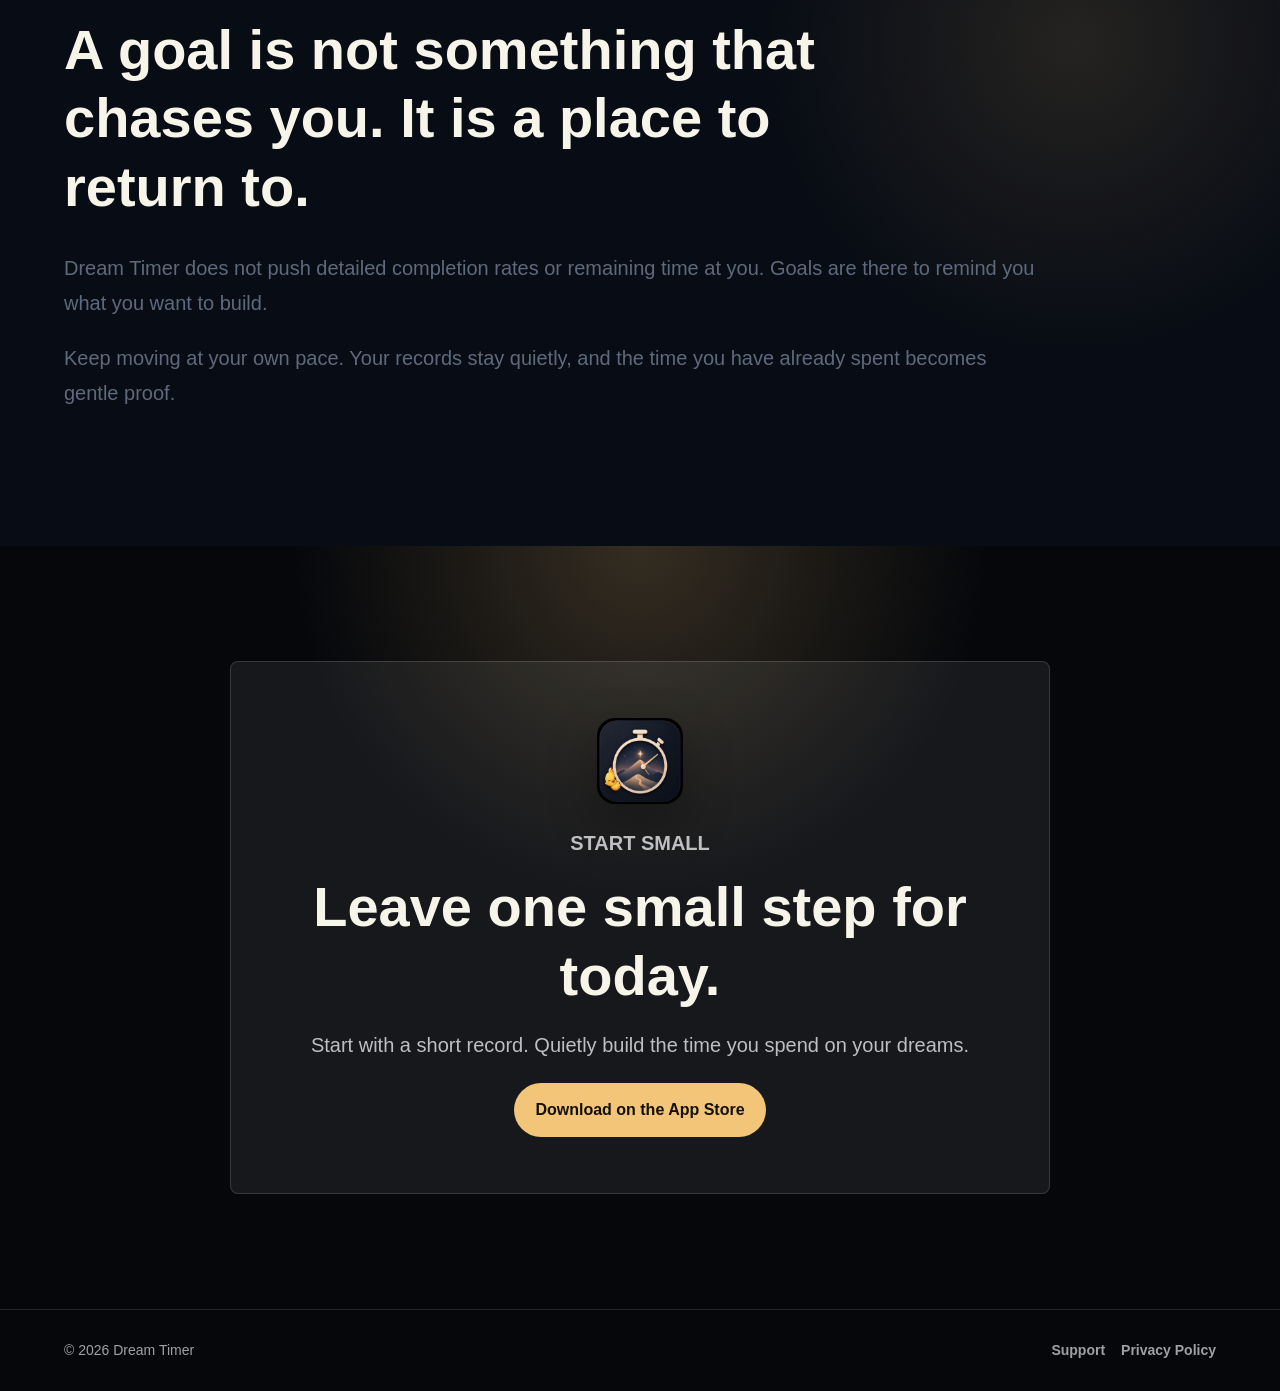
==== commit d2503dee: "Add badge artwork to marketing pages" ====
--- a/en.html
+++ b/en.html
@@ -118,19 +118,30 @@
         <div class="badge-layout">
           <div class="badge-copy">
             <p>
-              Animal badges unlock as your recorded time grows. It starts with a chick,
-              and one day reaches a dragon.
+              Animal badges unlock as your recorded time grows: 50 hours, 100 hours,
+              and 300 hours. The time you spend slowly takes shape.
             </p>
             <p>
-              The app does not flood you with unfinished goals. It simply shows the next
-              badge, quietly giving you something to look forward to.
+              Beyond 300 hours, more badges wait quietly. The app keeps a little mystery
+              for later instead of showing everything at once.
             </p>
           </div>
-          <div class="badge-card" aria-label="Badge example">
-            <span class="badge-emoji">🐣</span>
-            <div>
-              <strong>A habit begins to grow</strong>
-              <small>The next badge is a little closer.</small>
+          <div class="badge-gallery" aria-label="Badge examples">
+            <figure>
+              <img src="assets/badges/50.jpg" alt="50-hour chick badge">
+              <figcaption>50 hours</figcaption>
+            </figure>
+            <figure>
+              <img src="assets/badges/100.jpg" alt="100-hour rabbit badge">
+              <figcaption>100 hours</figcaption>
+            </figure>
+            <figure>
+              <img src="assets/badges/300.jpg" alt="300-hour fox badge">
+              <figcaption>300 hours</figcaption>
+            </figure>
+            <div class="mystery-badge">
+              <span>?</span>
+              <small>More to discover</small>
             </div>
           </div>
         </div>
--- a/styles.css
+++ b/styles.css
@@ -344,35 +344,60 @@
   grid-template-columns: minmax(0, 1fr) minmax(260px, 0.52fr);
 }
 
-.badge-card {
-  align-items: center;
+.badge-gallery {
+  display: grid;
+  gap: 12px;
+  grid-template-columns: repeat(2, minmax(0, 1fr));
+}
+
+.badge-gallery figure,
+.mystery-badge {
   background: rgba(255, 255, 255, 0.08);
-  border: 1px solid rgba(243, 197, 120, 0.24);
+  border: 1px solid rgba(243, 197, 120, 0.2);
   border-radius: 8px;
-  display: flex;
-  gap: 18px;
-  padding: 22px;
-}
-
-.badge-emoji {
-  align-items: center;
-  background: rgba(243, 197, 120, 0.12);
+  margin: 0;
+  overflow: hidden;
+}
+
+.badge-gallery img {
+  display: block;
+  width: 100%;
+}
+
+.badge-gallery figcaption {
+  color: rgba(255, 255, 255, 0.72);
+  font-weight: 800;
+  padding: 10px 12px 12px;
+  text-align: center;
+}
+
+.mystery-badge {
+  align-items: center;
+  display: flex;
+  flex-direction: column;
+  justify-content: center;
+  min-height: 180px;
+  padding: 18px;
+  text-align: center;
+}
+
+.mystery-badge span {
+  align-items: center;
+  border: 1px solid rgba(243, 197, 120, 0.38);
   border-radius: 999px;
+  color: var(--gold);
   display: inline-flex;
   font-size: 42px;
+  font-weight: 900;
   height: 74px;
   justify-content: center;
+  margin-bottom: 12px;
   width: 74px;
 }
 
-.badge-card strong,
-.badge-card small {
-  display: block;
-}
-
-.badge-card small {
-  color: rgba(255, 255, 255, 0.58);
-  margin-top: 6px;
+.mystery-badge small {
+  color: rgba(255, 255, 255, 0.64);
+  font-weight: 800;
 }
 
 .usecase-section {
@@ -618,8 +643,7 @@
     border-radius: 22px;
   }
 
-  .badge-card {
-    align-items: flex-start;
-    flex-direction: column;
-  }
-}
+  .badge-gallery {
+    grid-template-columns: 1fr;
+  }
+}
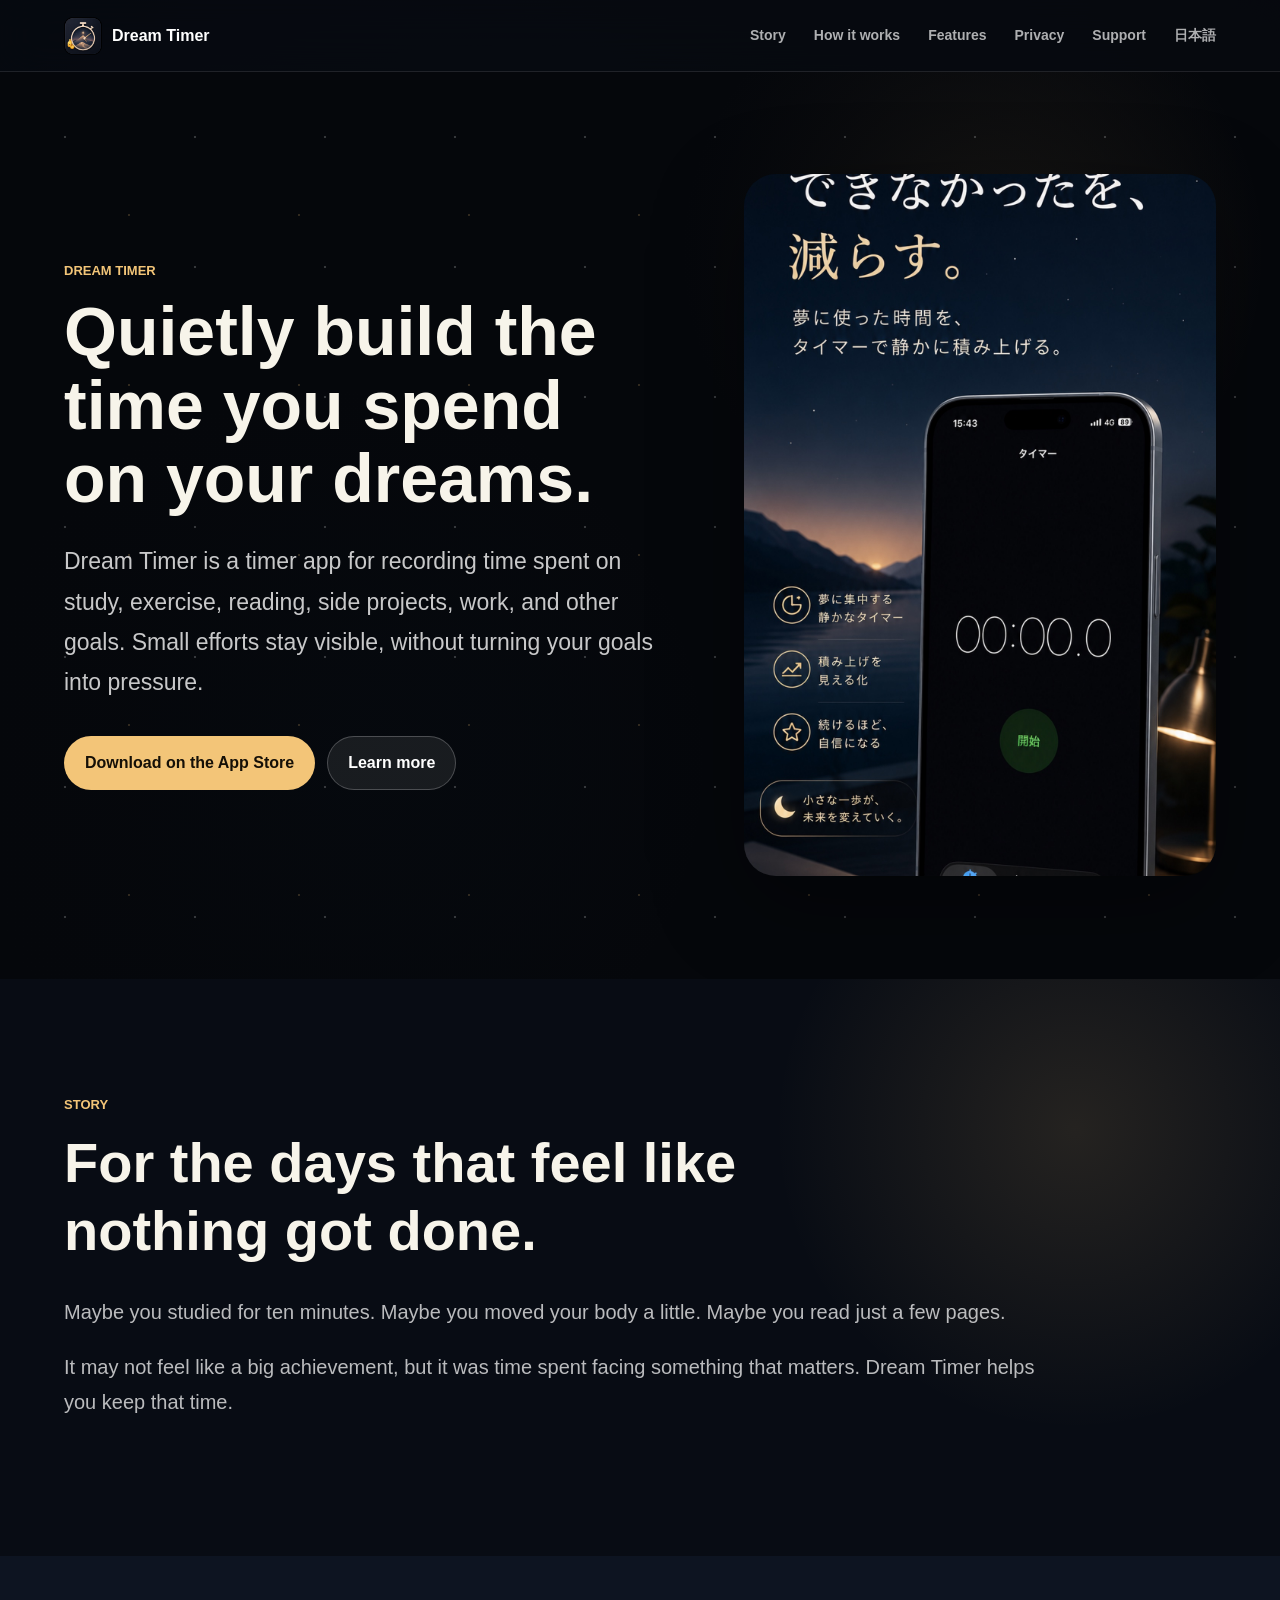
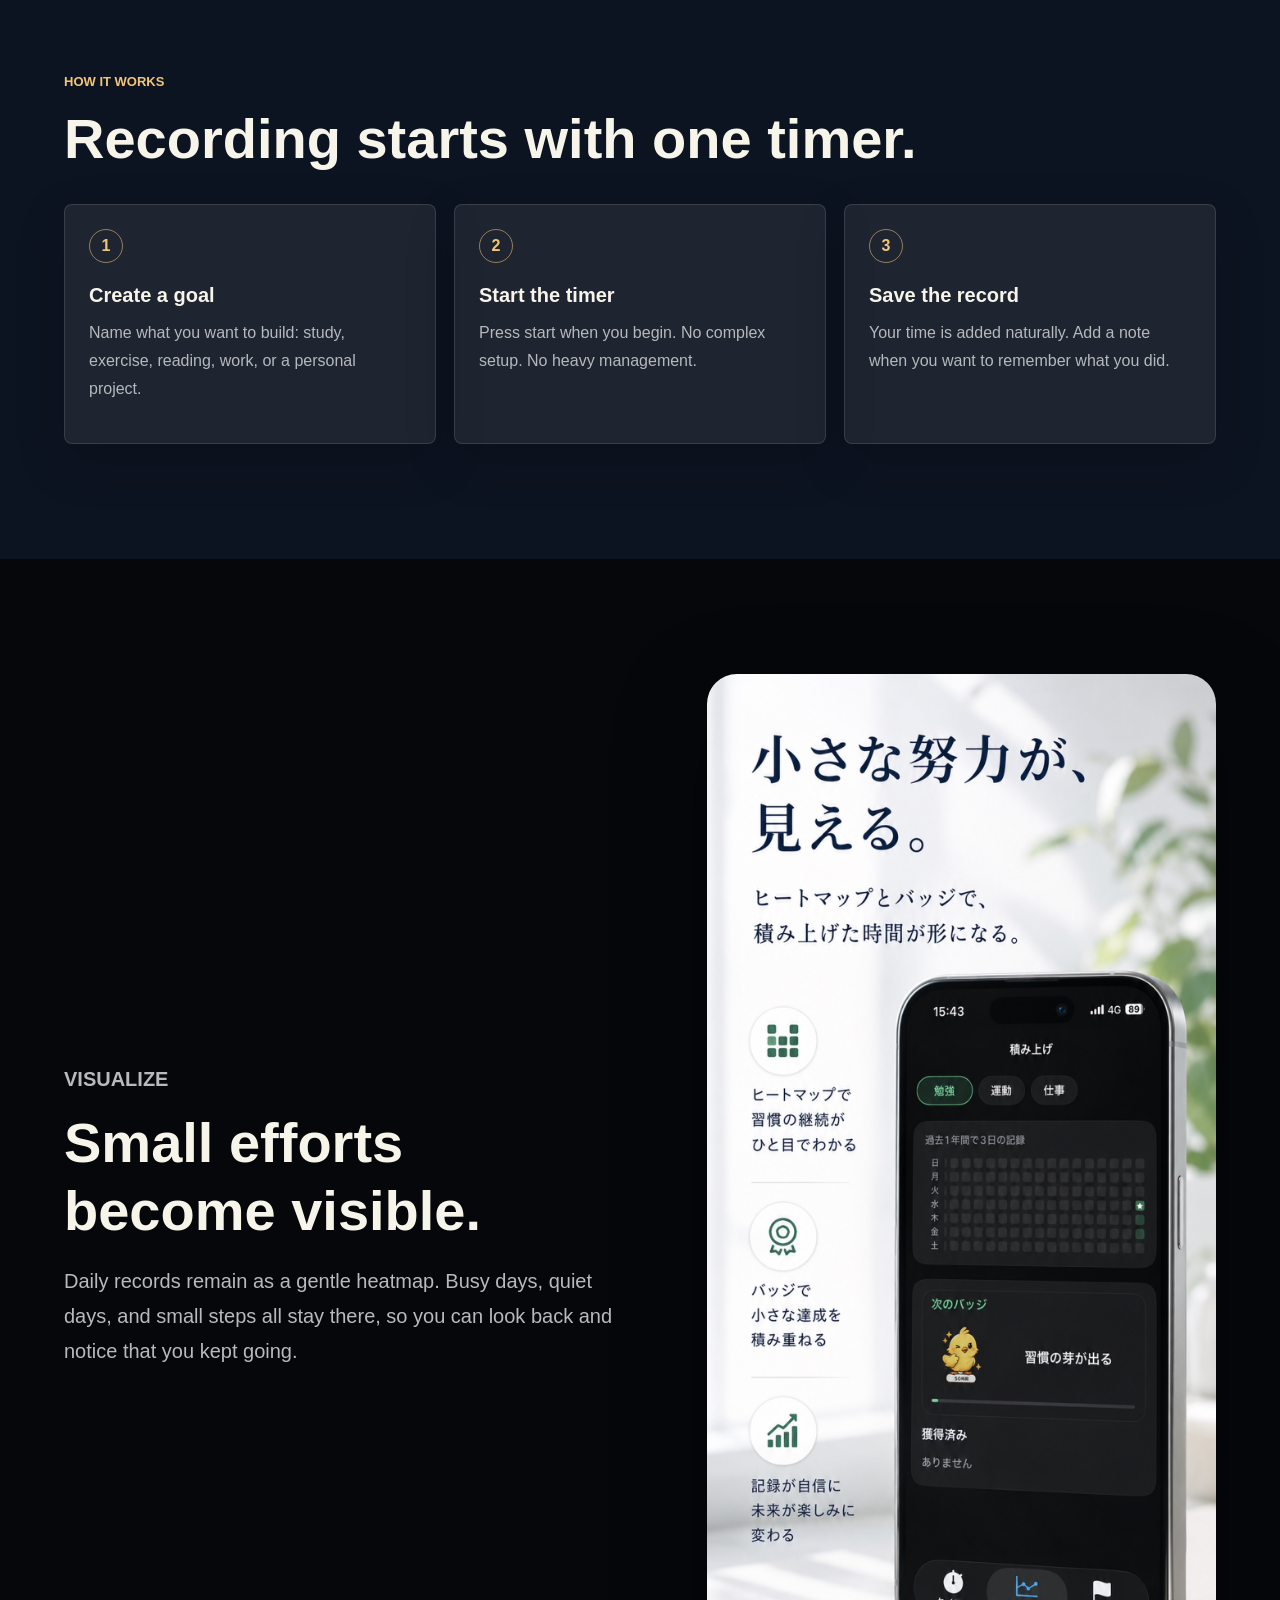
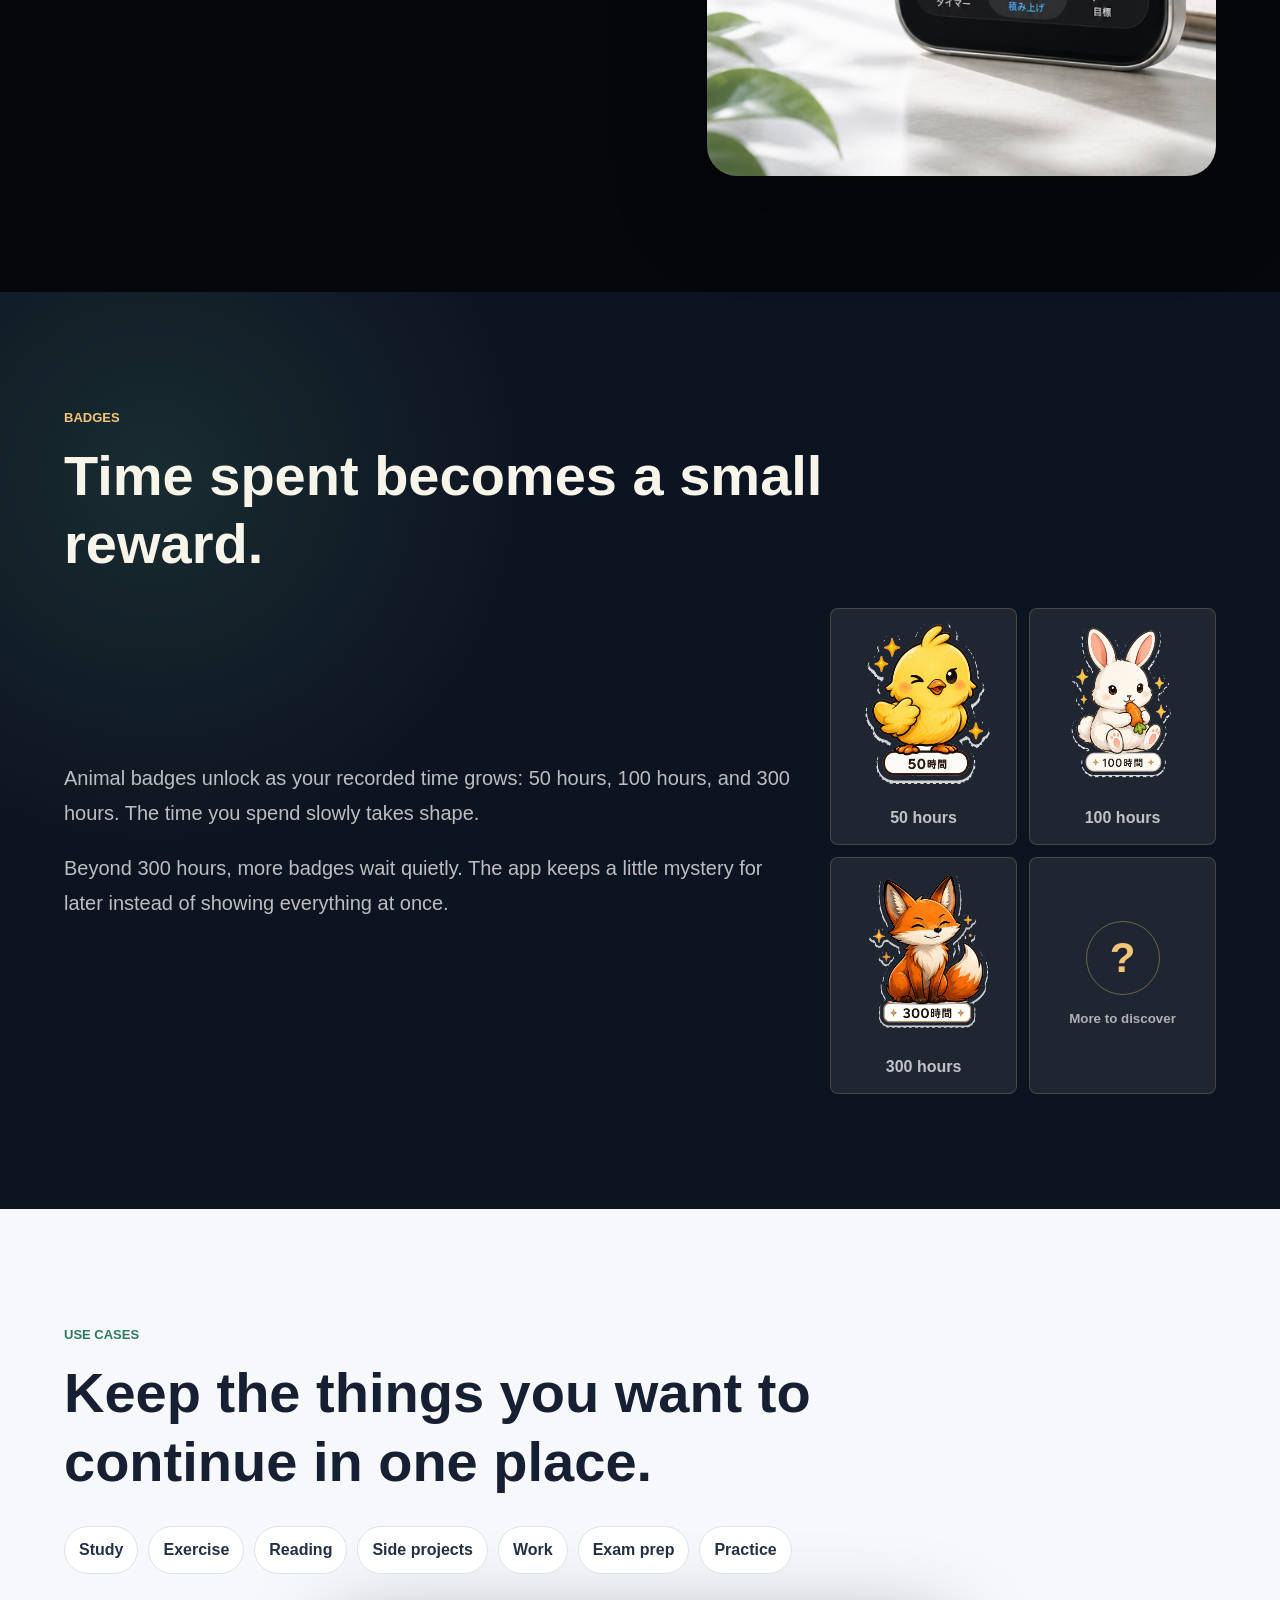
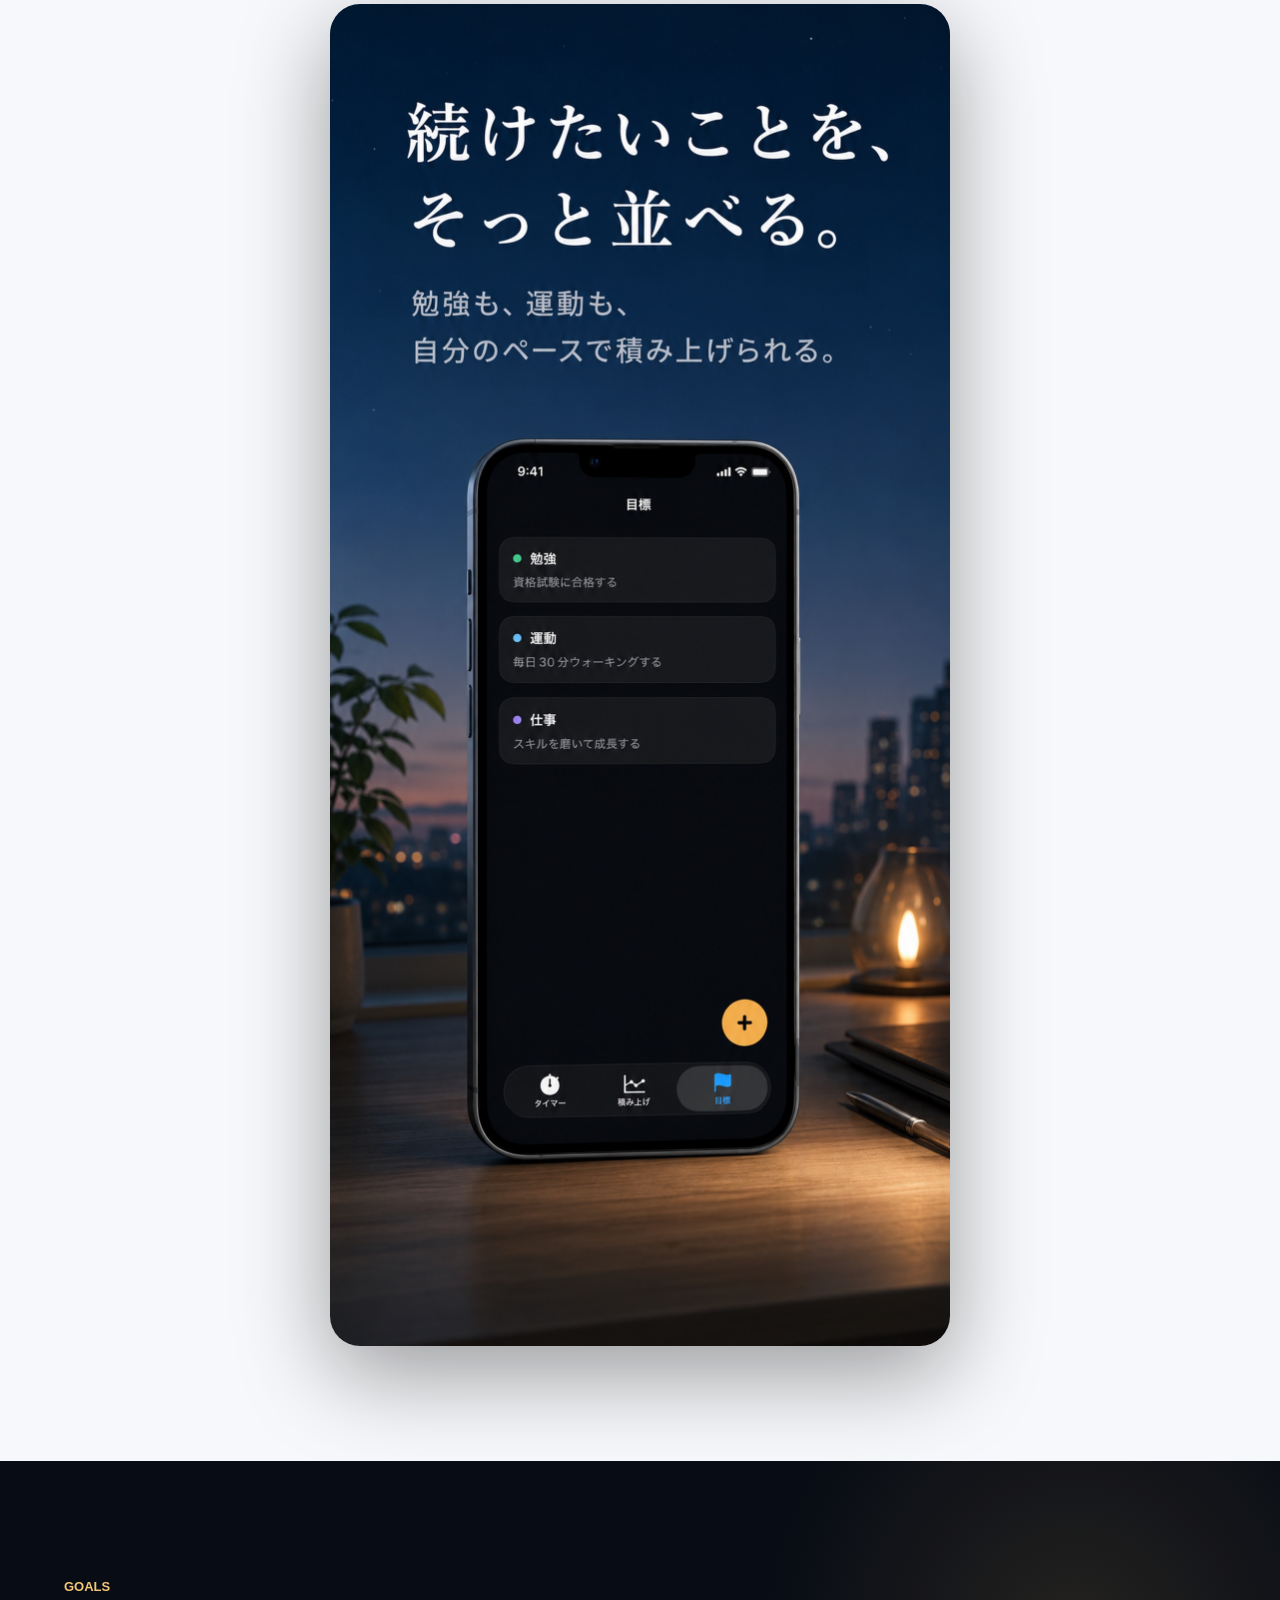
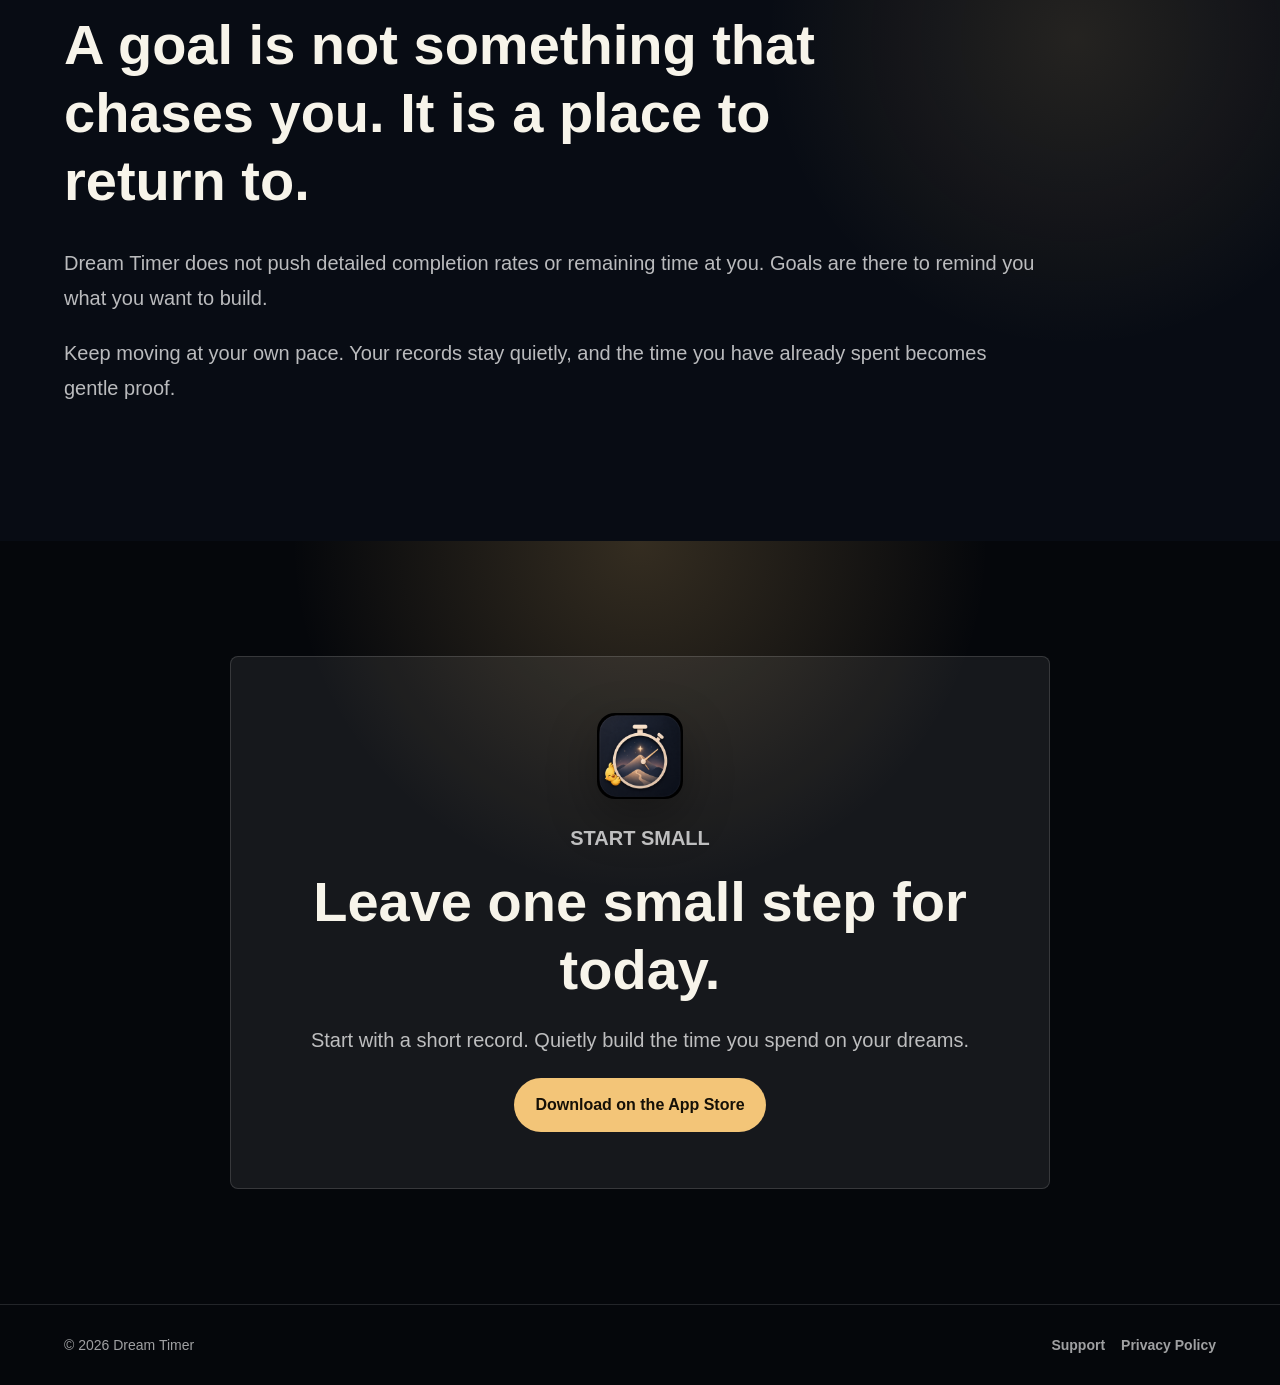
==== commit 38c470f0: "Polish Japanese labels and badge assets" ====
--- a/en.html
+++ b/en.html
@@ -128,15 +128,15 @@
           </div>
           <div class="badge-gallery" aria-label="Badge examples">
             <figure>
-              <img src="assets/badges/50.jpg" alt="50-hour chick badge">
+              <img src="assets/badges/50.png" alt="50-hour chick badge">
               <figcaption>50 hours</figcaption>
             </figure>
             <figure>
-              <img src="assets/badges/100.jpg" alt="100-hour rabbit badge">
+              <img src="assets/badges/100.png" alt="100-hour rabbit badge">
               <figcaption>100 hours</figcaption>
             </figure>
             <figure>
-              <img src="assets/badges/300.jpg" alt="300-hour fox badge">
+              <img src="assets/badges/300.png" alt="300-hour fox badge">
               <figcaption>300 hours</figcaption>
             </figure>
             <div class="mystery-badge">
--- a/styles.css
+++ b/styles.css
@@ -167,7 +167,7 @@
 }
 
 h1 {
-  font-size: clamp(46px, 8vw, 92px);
+  font-size: clamp(36px, 5.8vw, 68px);
   line-height: 1.08;
   margin-bottom: 26px;
 }
@@ -493,7 +493,7 @@
 
 .support-hero .lead,
 .support-panel p,
-.copy-block p,
+body:not(.marketing-page) .copy-block p,
 .legal-panel p {
   color: var(--muted-dark);
 }
@@ -630,7 +630,7 @@
   }
 
   h1 {
-    font-size: clamp(42px, 13vw, 62px);
+    font-size: clamp(34px, 10.5vw, 48px);
   }
 
   .button {
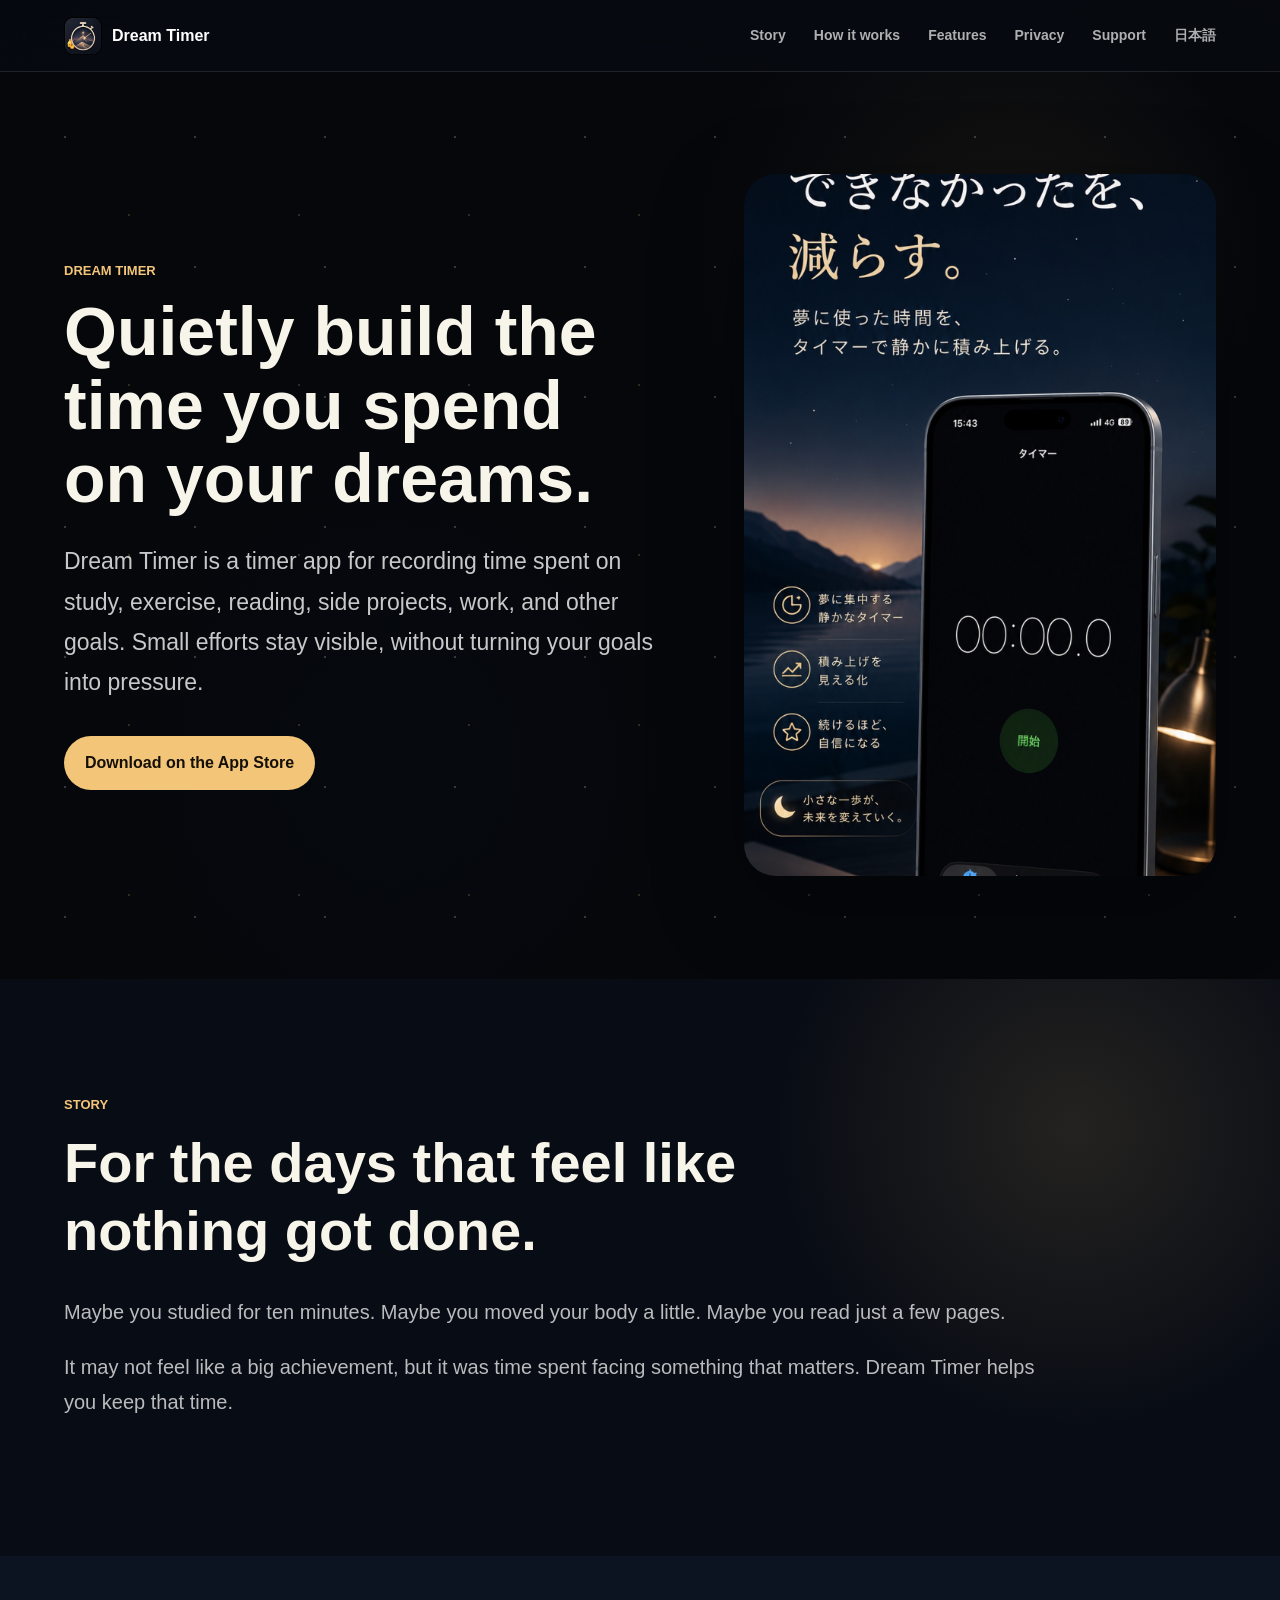
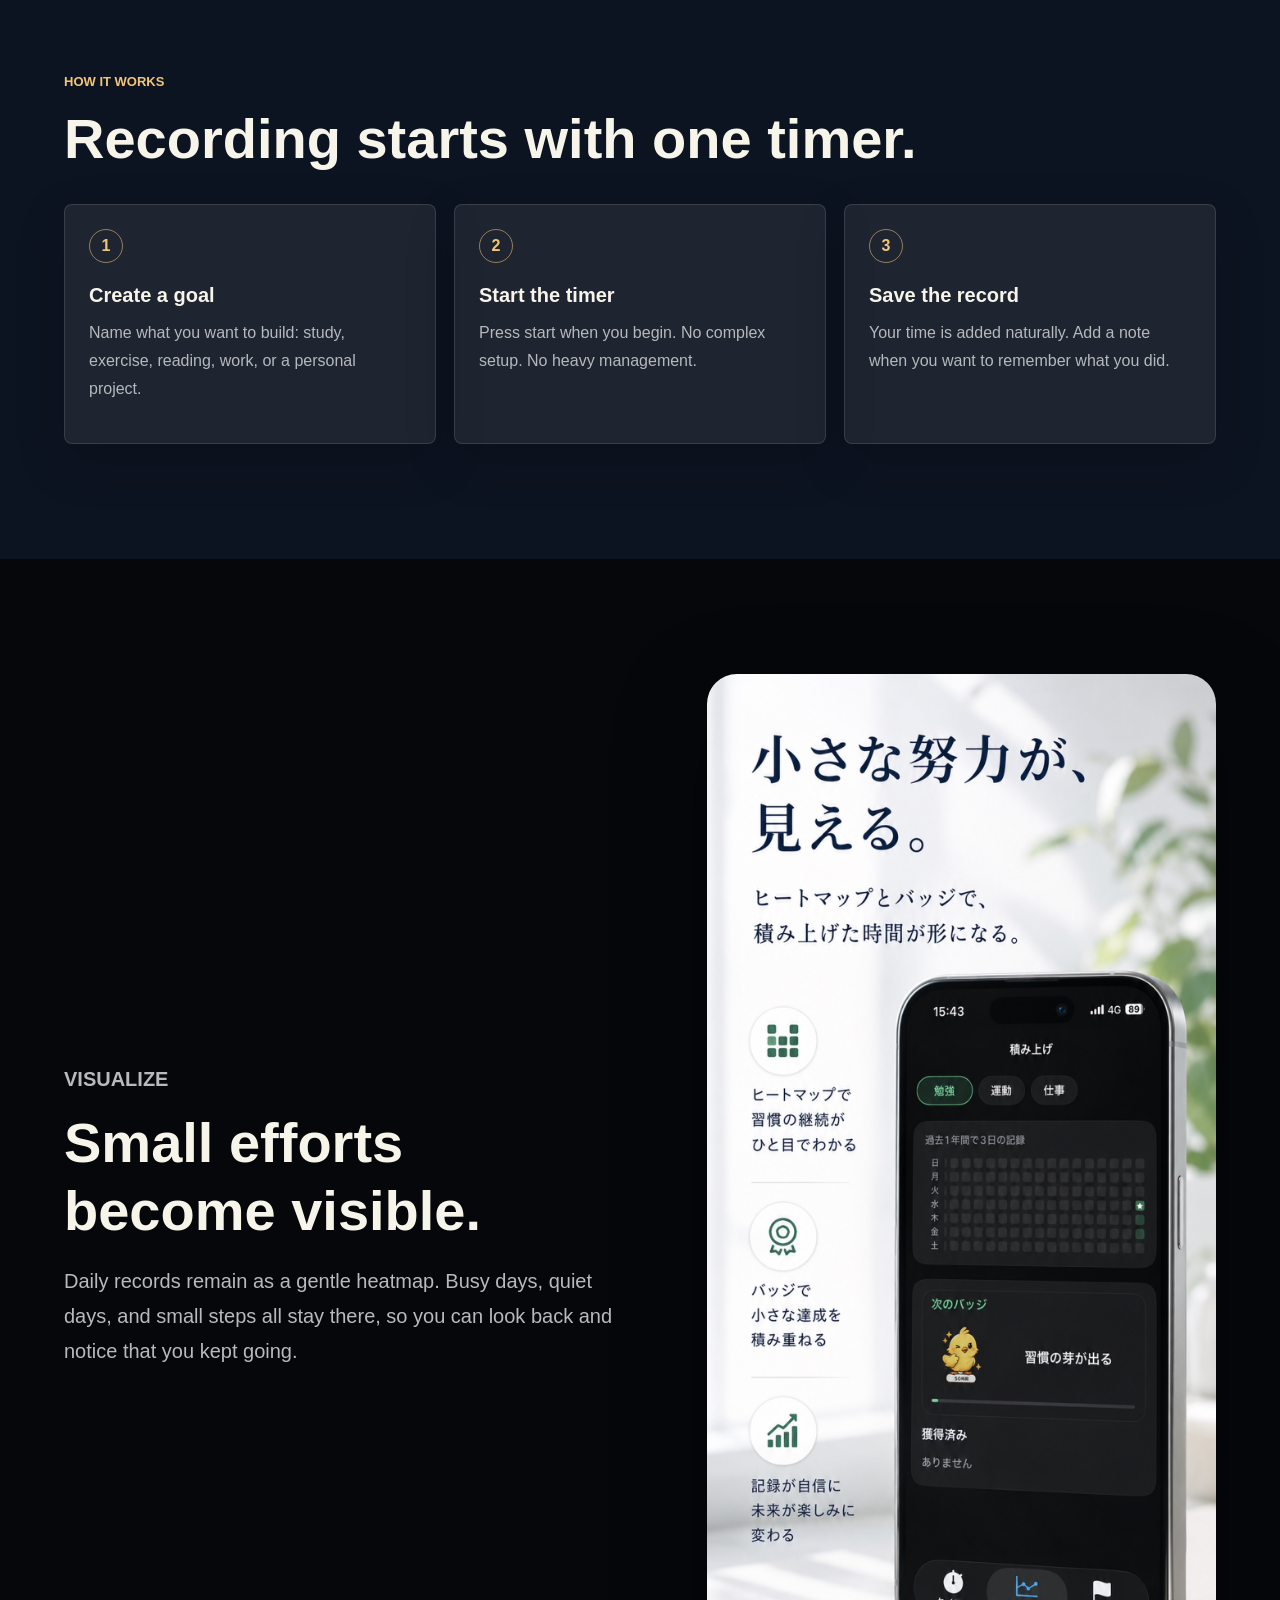
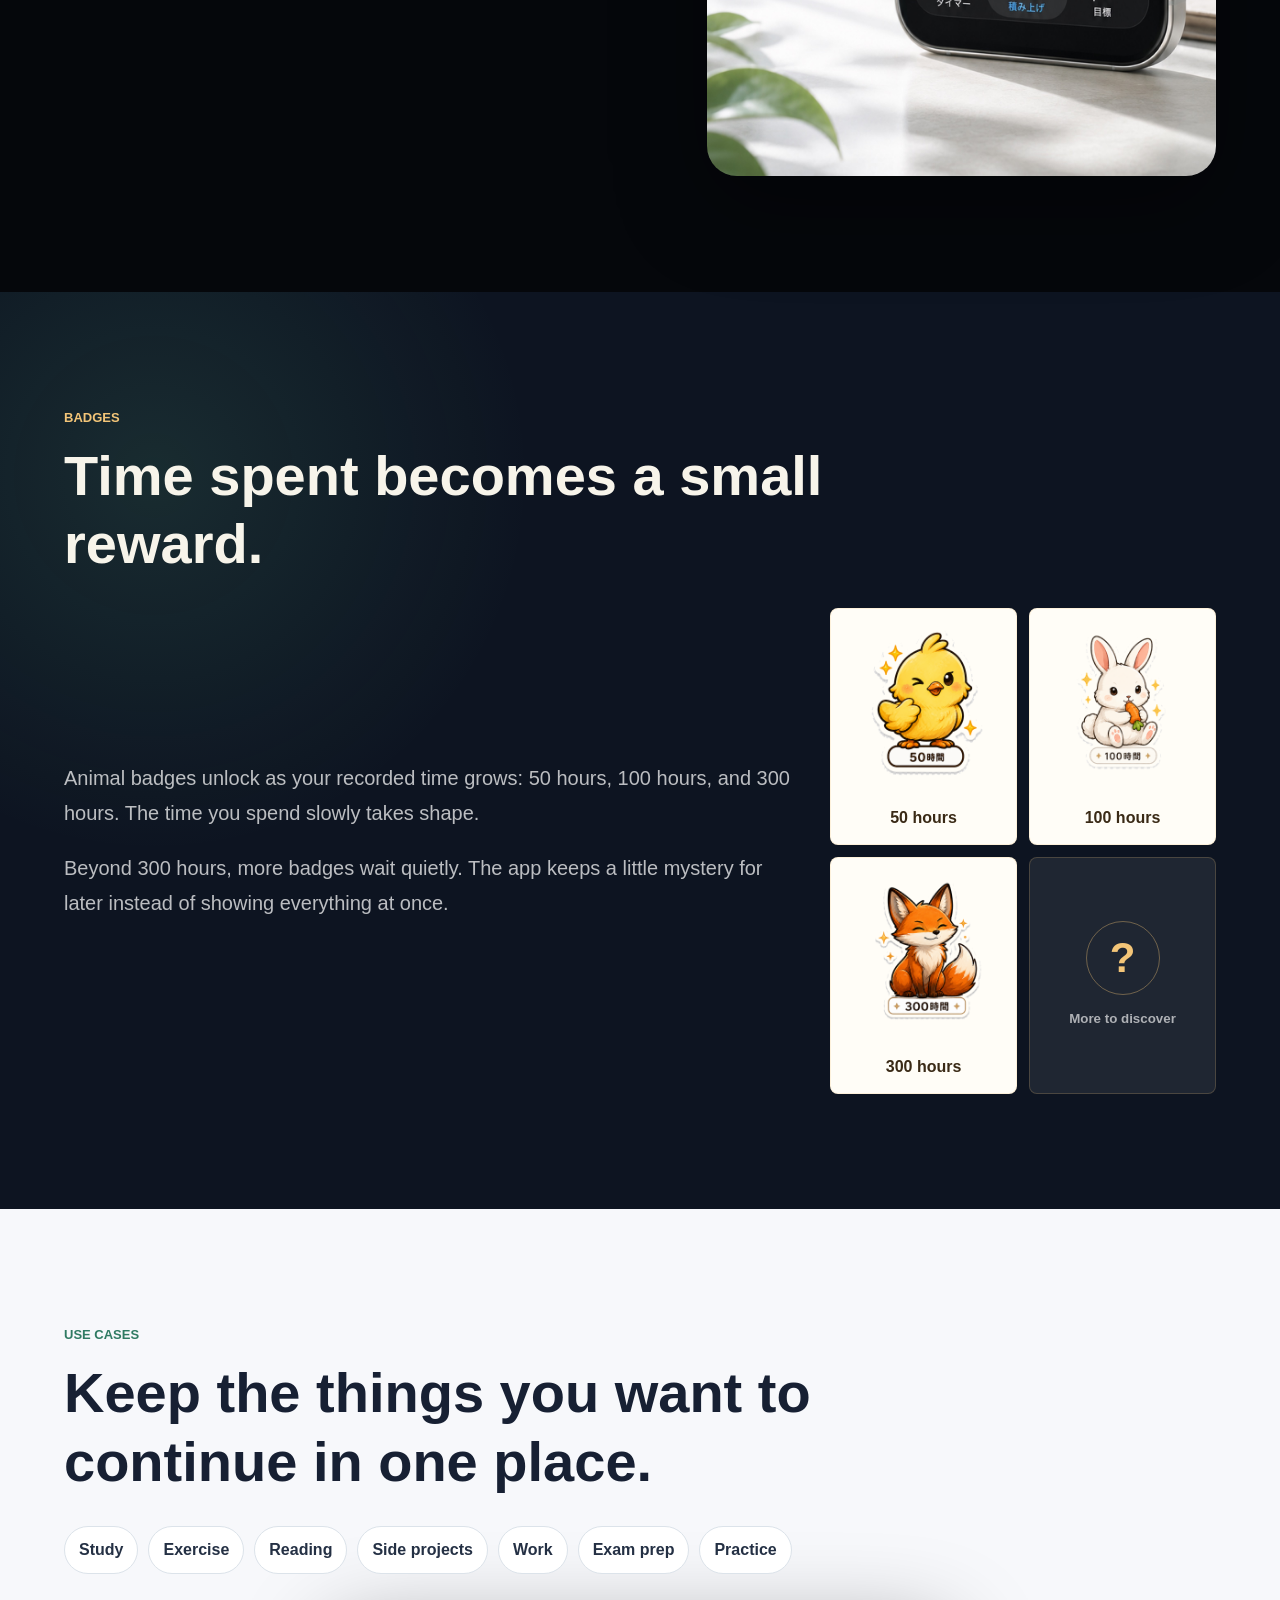
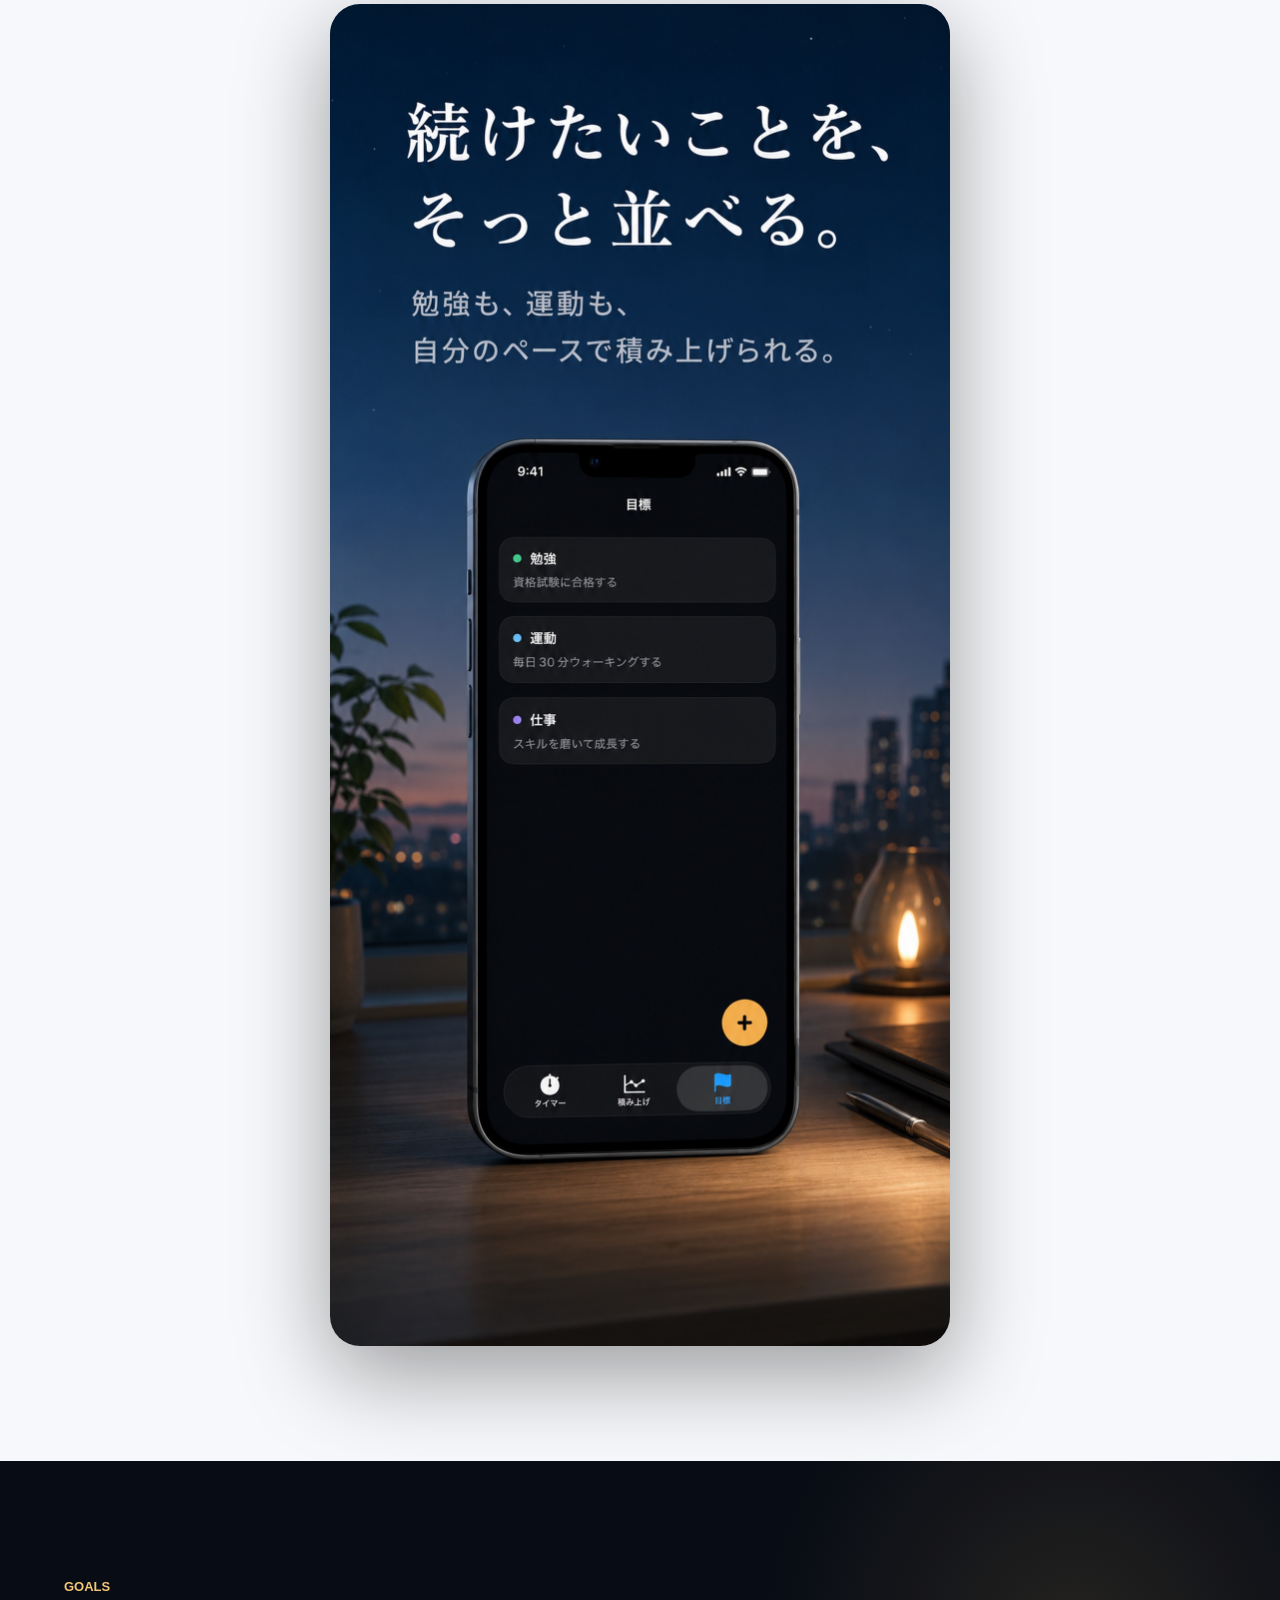
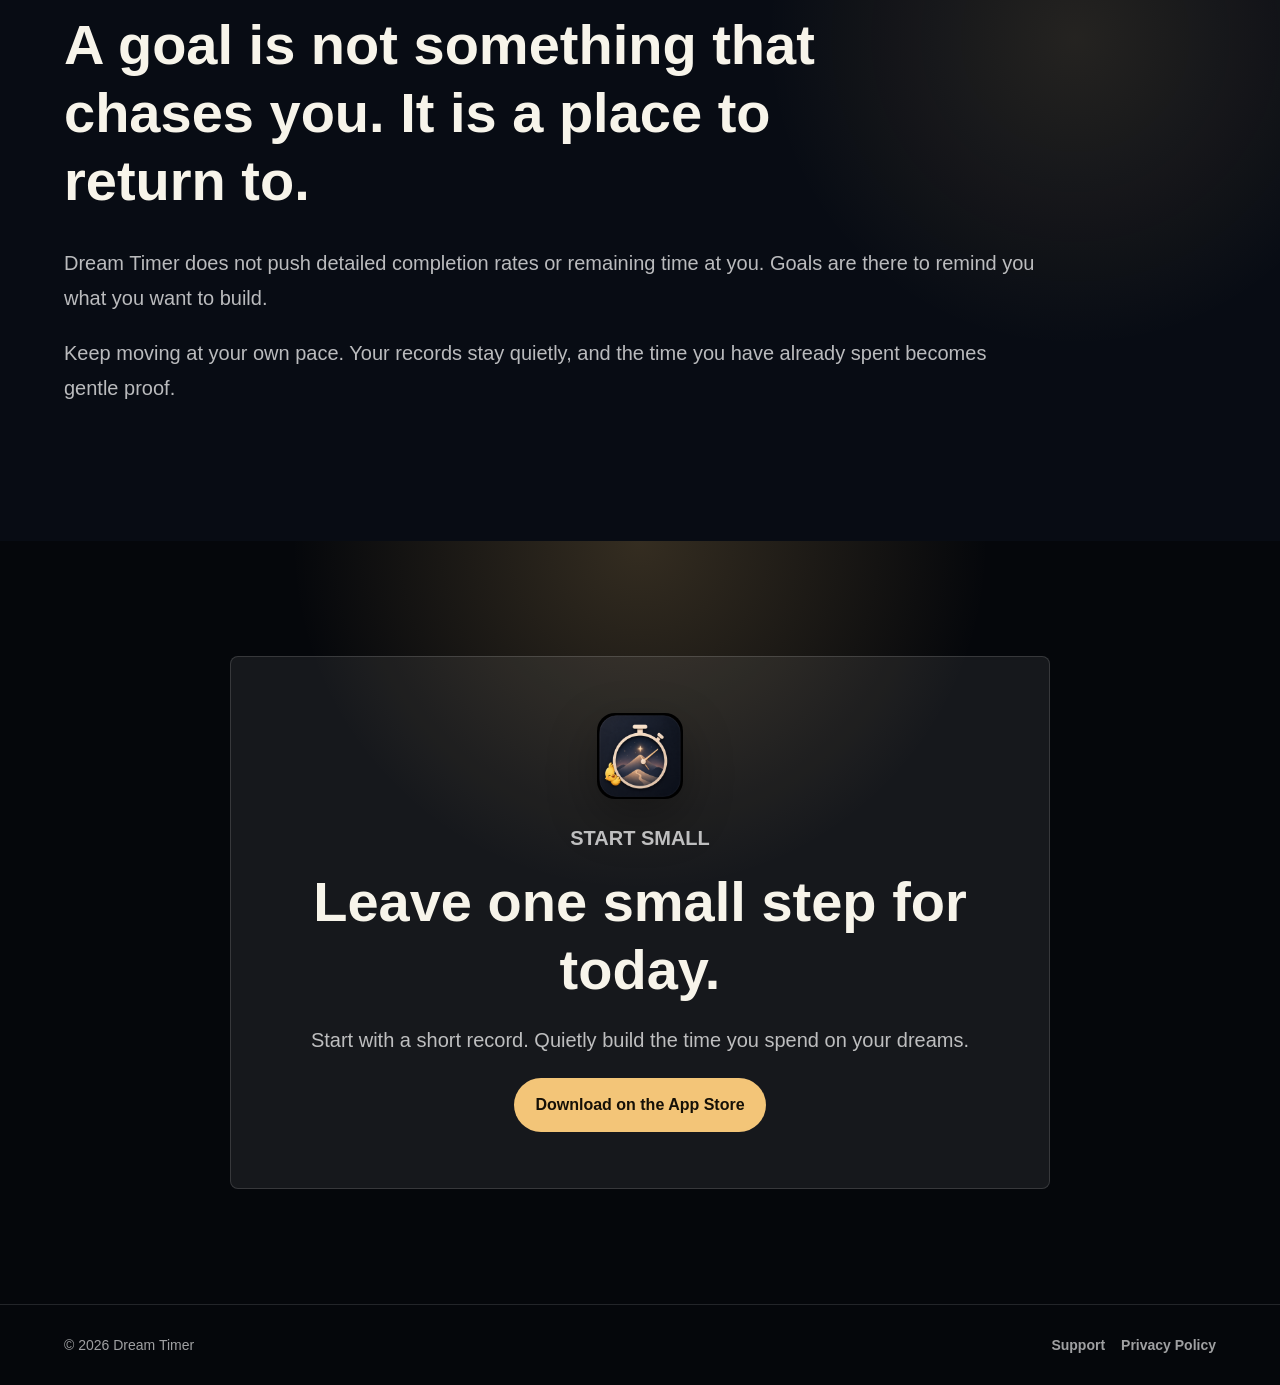
==== commit 695ab10b: "Remove English hero secondary CTA" ====
--- a/en.html
+++ b/en.html
@@ -47,7 +47,6 @@
           </p>
           <div class="actions">
             <a class="button primary" href="https://apps.apple.com/app/id6766383177">Download on the App Store</a>
-            <a class="button secondary" href="#story">Learn more</a>
           </div>
         </div>
         <div class="hero-media" aria-label="Dream Timer app screen">
--- a/styles.css
+++ b/styles.css
@@ -350,29 +350,32 @@
   grid-template-columns: repeat(2, minmax(0, 1fr));
 }
 
-.badge-gallery figure,
+.badge-gallery figure {
+  background: #fffdf7;
+  border: 1px solid rgba(243, 197, 120, 0.22);
+  border-radius: 8px;
+  margin: 0;
+  overflow: hidden;
+}
+
+.badge-gallery img {
+  display: block;
+  padding: 10px;
+  width: 100%;
+}
+
+.badge-gallery figcaption {
+  color: #3a2a16;
+  font-weight: 800;
+  padding: 10px 12px 12px;
+  text-align: center;
+}
+
 .mystery-badge {
+  align-items: center;
   background: rgba(255, 255, 255, 0.08);
   border: 1px solid rgba(243, 197, 120, 0.2);
   border-radius: 8px;
-  margin: 0;
-  overflow: hidden;
-}
-
-.badge-gallery img {
-  display: block;
-  width: 100%;
-}
-
-.badge-gallery figcaption {
-  color: rgba(255, 255, 255, 0.72);
-  font-weight: 800;
-  padding: 10px 12px 12px;
-  text-align: center;
-}
-
-.mystery-badge {
-  align-items: center;
   display: flex;
   flex-direction: column;
   justify-content: center;
